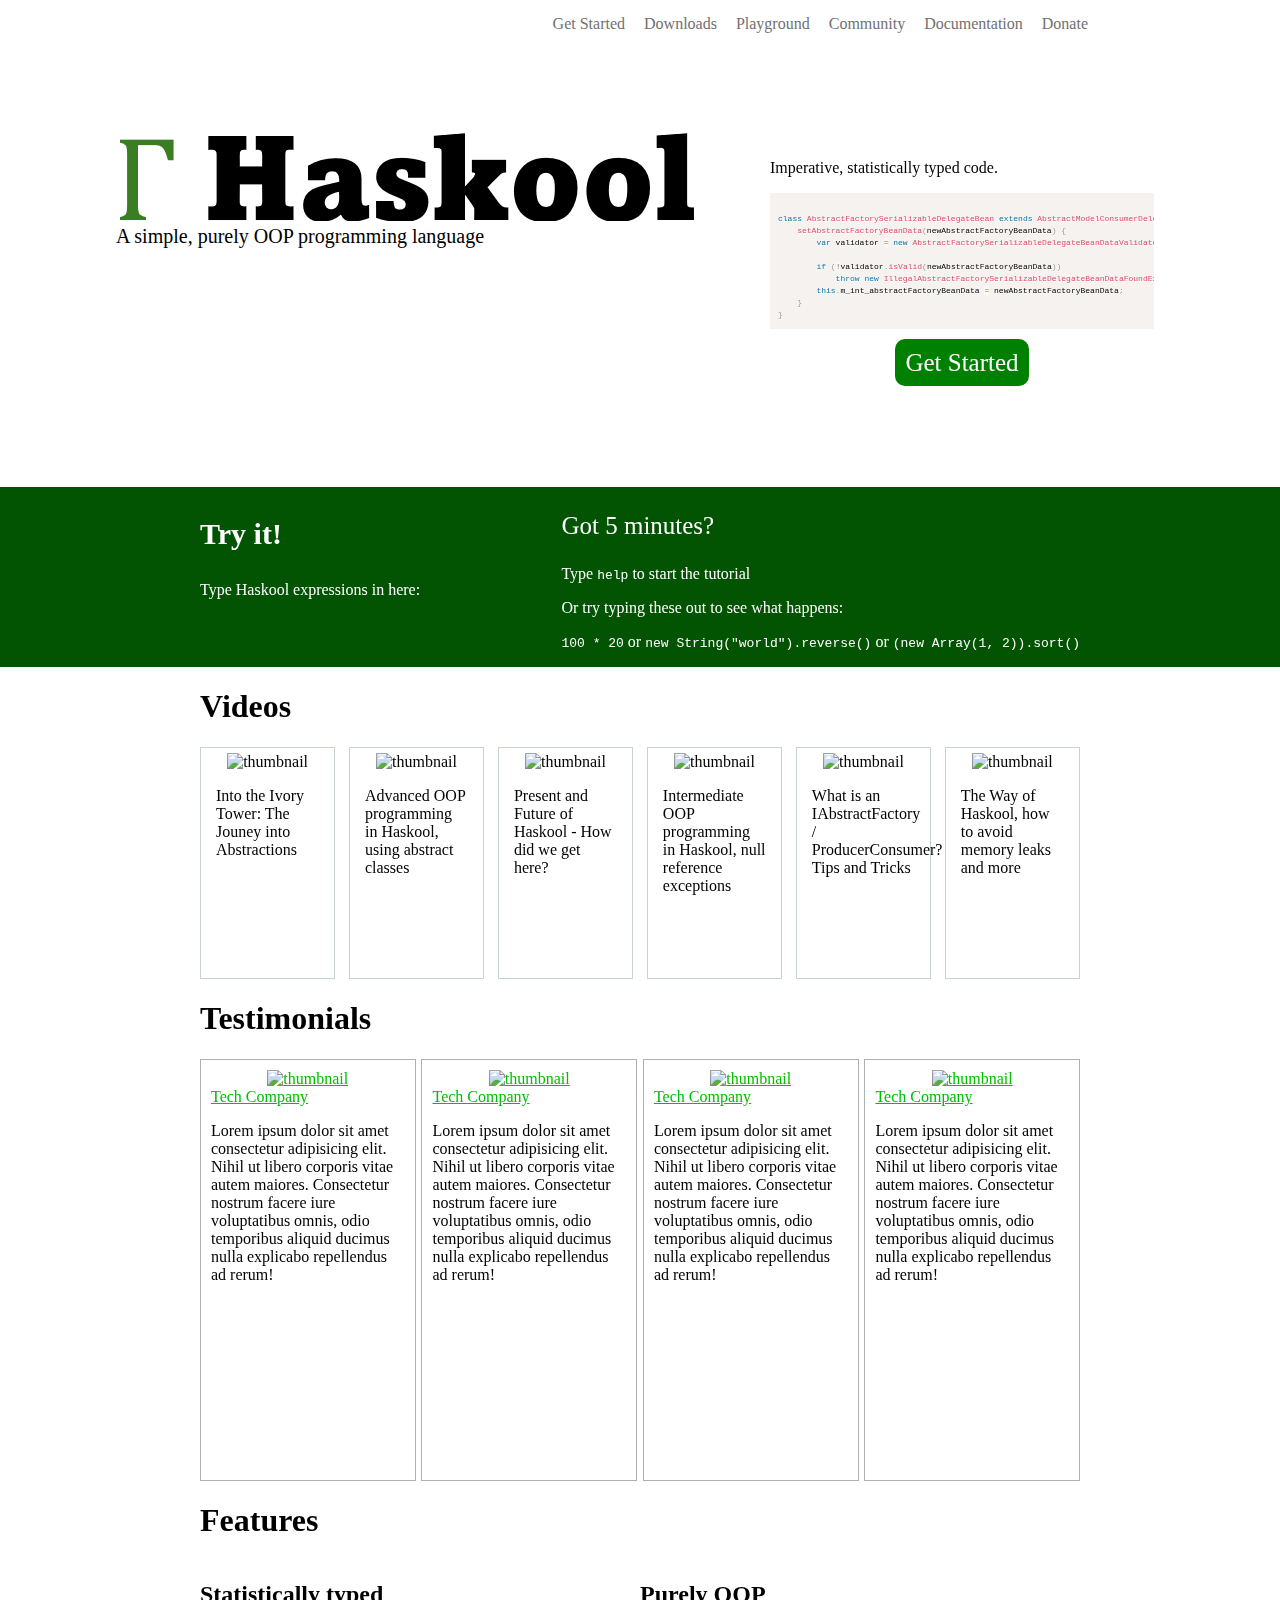
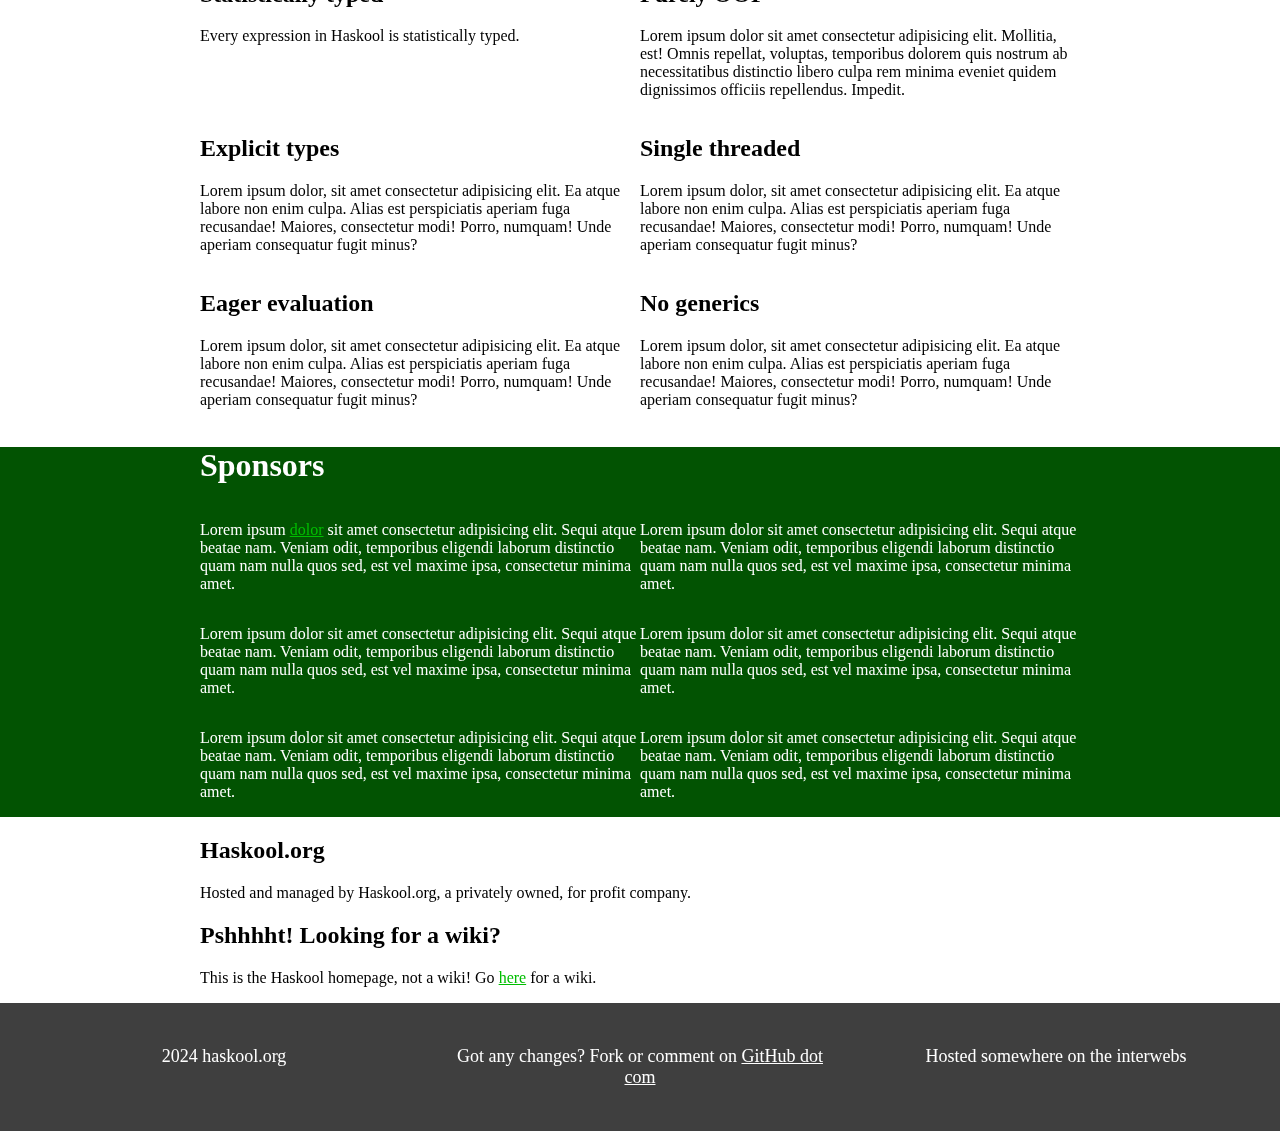
==== haskool_front_page/index.html @ c38479d8 "Added video section flavor text" ====
<!DOCTYPE html>
<html lang="en">
<head>
    <meta charset="UTF-8">
    <meta name="viewport" content="width=device-width, initial-scale=1.0">
    <link rel="stylesheet" href="style.css">
    <script src="libs/prismjs/prism.js"></script>
    <link rel="stylesheet" href="libs/prismjs/prism.css">
    <title>Haskool Language</title>
</head>
<body>
    <div class="content">
        <nav class="top-links">
            <div class="links">
                <a href=".">Get Started</a>
                <a href=".">Downloads</a>
                <a href=".">Playground</a>
                <a href=".">Community</a>
                <a href=".">Documentation</a>
                <a href=".">Donate</a>
            </div>
        </nav>
        <div class="intro">
            <div class="intro-image">
                <img src="images/haskool-logo.png" alt="haskool logo"/>
                <p>A simple, purely OOP programming language</p>
            </div>
            <div class="intro-demo">
                <p>Imperative, statistically typed code.</p>
                <pre class="demo-code">
                    <code class="language-javascript">
class AbstractFactorySerializableDelegateBean extends AbstractModelConsumerDelegate {
    setAbstractFactoryBeanData(newAbstractFactoryBeanData) {
        var validator = new AbstractFactorySerializableDelegateBeanDataValidator();
        
        if (!validator.isValid(newAbstractFactoryBeanData))
            throw new IllegalAbstractFactorySerializableDelegateBeanDataFoundException("illegal bean data");
        this.m_int_abstractFactoryBeanData = newAbstractFactoryBeanData;
    }
}</code></pre>
                <div class="get-started">
                    <a href="." class="get-started-btn">Get Started</a>
                </div>
            </div>
        </div>
        <div class="call-to-action-container">
            <div class="call-to-action">
                <div class="try-it">
                    <p class="try-it-heading">Try it!</p>
                    <p>Type Haskool expressions in here: </p>
                </div>
                <div class="tutorial">
                    <p class="got-time-heading">Got 5 minutes?</p>
                    <p>Type <code>help</code> to start the tutorial</p>
                    <p>Or try typing these out to see what happens:</p>
                    <p><code>100 * 20</code> or <code>new String("world").reverse()</code> or <code>(new Array(1, 2)).sort()</code></p>
                </div>
            </div>
        </div>
        <div class="second-section">
            <div class="videos">
                <h1>Videos</h1>
                <div class="video-row">
                    <a class="video-box" href=".">
                        <img src="/images/placeholder-image.jpg" alt="thumbnail"/>
                        <p>Into the Ivory Tower: The Jouney into Abstractions</p>
                    </a>
                    <a class="video-box" href=".">
                        <img src="/images/placeholder-image.jpg" alt="thumbnail"/>
                        <p>Advanced OOP programming in Haskool, using abstract classes</p>
                    </a>
                    <a class="video-box" href=".">
                        <img src="/images/placeholder-image.jpg" alt="thumbnail"/>
                        <p>Present and Future of Haskool - How did we get here?</p>
                    </a>
                    <a class="video-box" href=".">
                        <img src="/images/placeholder-image.jpg" alt="thumbnail"/>
                        <p>Intermediate OOP programming in Haskool, null reference exceptions</p>
                    </a>
                    <a class="video-box" href=".">
                        <img src="/images/placeholder-image.jpg" alt="thumbnail"/>
                        <p>What is an IAbstractFactory / ProducerConsumer? Tips and Tricks</p>
                    </a>
                    <a class="video-box" href=".">
                        <img src="/images/placeholder-image.jpg" alt="thumbnail"/>
                        <p>The Way of Haskool, how to avoid memory leaks and more</p>
                    </a>
                </div>
            </div>
            <div class="testimonials">
                <h1>Testimonials</h1>
                <div class="testimonials-row">
                    <div class="testimonial-box">
                        <a href="." class="img-link"><img src="/images/placeholder-image.jpg" alt="thumbnail"/></a>
                        <a href="." class="company-name-link">Tech Company</a>
                        <p>Lorem ipsum dolor sit amet consectetur adipisicing elit. Nihil ut libero corporis vitae autem maiores. Consectetur nostrum facere iure voluptatibus omnis, odio temporibus aliquid ducimus nulla explicabo repellendus ad rerum!</p>
                    </div>
                    <div class="testimonial-box">
                        <a href="." class="img-link"><img src="/images/placeholder-image.jpg" alt="thumbnail"/></a>
                        <a href="." class="company-name-link">Tech Company</a>
                        <p>Lorem ipsum dolor sit amet consectetur adipisicing elit. Nihil ut libero corporis vitae autem maiores. Consectetur nostrum facere iure voluptatibus omnis, odio temporibus aliquid ducimus nulla explicabo repellendus ad rerum!</p>
                    </div>
                    <div class="testimonial-box">
                        <a href="." class="img-link"><img src="/images/placeholder-image.jpg" alt="thumbnail"/></a>
                        <a href="." class="company-name-link">Tech Company</a>
                        <p>Lorem ipsum dolor sit amet consectetur adipisicing elit. Nihil ut libero corporis vitae autem maiores. Consectetur nostrum facere iure voluptatibus omnis, odio temporibus aliquid ducimus nulla explicabo repellendus ad rerum!</p>
                    </div>
                    <div class="testimonial-box">
                        <a href="." class="img-link"><img src="/images/placeholder-image.jpg" alt="thumbnail"/></a>
                        <a href="." class="company-name-link">Tech Company</a>
                        <p>Lorem ipsum dolor sit amet consectetur adipisicing elit. Nihil ut libero corporis vitae autem maiores. Consectetur nostrum facere iure voluptatibus omnis, odio temporibus aliquid ducimus nulla explicabo repellendus ad rerum!</p>
                    </div>
                </div>
            </div>
            <div class="features">
                <h1>Features</h1>
                <div class="features-grid">
                    <div>
                        <h2>Statistically typed</h2>
                        <p>Every expression in Haskool is statistically typed.</p>
                    </div>
                    <div>
                        <h2>Purely OOP</h2>
                        <p>Lorem ipsum dolor sit amet consectetur adipisicing elit. Mollitia, est! Omnis repellat, voluptas, temporibus dolorem quis nostrum ab necessitatibus distinctio libero culpa rem minima eveniet quidem dignissimos officiis repellendus. Impedit.</p>
                    </div>
                    <div>
                        <h2>Explicit types</h2>
                        <p>Lorem ipsum dolor, sit amet consectetur adipisicing elit. Ea atque labore non enim culpa. Alias est perspiciatis aperiam fuga recusandae! Maiores, consectetur modi! Porro, numquam! Unde aperiam consequatur fugit minus?</p>
                    </div>
                    <div>
                        <h2>Single threaded</h2>
                        <p>Lorem ipsum dolor, sit amet consectetur adipisicing elit. Ea atque labore non enim culpa. Alias est perspiciatis aperiam fuga recusandae! Maiores, consectetur modi! Porro, numquam! Unde aperiam consequatur fugit minus?</p>
                    </div>
                    <div>
                        <h2>Eager evaluation</h2>
                        <p>Lorem ipsum dolor, sit amet consectetur adipisicing elit. Ea atque labore non enim culpa. Alias est perspiciatis aperiam fuga recusandae! Maiores, consectetur modi! Porro, numquam! Unde aperiam consequatur fugit minus?</p>
                    </div>
                    <div>
                        <h2>No generics</h2>
                        <p>Lorem ipsum dolor, sit amet consectetur adipisicing elit. Ea atque labore non enim culpa. Alias est perspiciatis aperiam fuga recusandae! Maiores, consectetur modi! Porro, numquam! Unde aperiam consequatur fugit minus?</p>
                    </div>
                </div>
            </div>
            <div class="sponsors">
                <h1>Sponsors</h1>
                <div class="p-grid">
                    <p>Lorem ipsum <a href=".">dolor</a> sit amet consectetur adipisicing elit. Sequi atque beatae nam. Veniam odit, temporibus eligendi laborum distinctio quam nam nulla quos sed, est vel maxime ipsa, consectetur minima amet.</p>
                    <p>Lorem ipsum dolor sit amet consectetur adipisicing elit. Sequi atque beatae nam. Veniam odit, temporibus eligendi laborum distinctio quam nam nulla quos sed, est vel maxime ipsa, consectetur minima amet.</p>
                    <p>Lorem ipsum dolor sit amet consectetur adipisicing elit. Sequi atque beatae nam. Veniam odit, temporibus eligendi laborum distinctio quam nam nulla quos sed, est vel maxime ipsa, consectetur minima amet.</p>
                    <p>Lorem ipsum dolor sit amet consectetur adipisicing elit. Sequi atque beatae nam. Veniam odit, temporibus eligendi laborum distinctio quam nam nulla quos sed, est vel maxime ipsa, consectetur minima amet.</p>
                    <p>Lorem ipsum dolor sit amet consectetur adipisicing elit. Sequi atque beatae nam. Veniam odit, temporibus eligendi laborum distinctio quam nam nulla quos sed, est vel maxime ipsa, consectetur minima amet.</p>
                    <p>Lorem ipsum dolor sit amet consectetur adipisicing elit. Sequi atque beatae nam. Veniam odit, temporibus eligendi laborum distinctio quam nam nulla quos sed, est vel maxime ipsa, consectetur minima amet.</p>
                </div>
            </div>
            <div class="extra-info">
                <h2>Haskool.org</h2>
                <p>Hosted and managed by Haskool.org, a privately owned, for profit company.</p>
                <h2>Pshhhht! Looking for a wiki?</h2>
                <p>This is the Haskool homepage, not a wiki! Go <a href="https://www.wikipedia.org/" target="_blank">here</a> for a wiki.</p>
            </div>
        </div>
    </div>
    <div class="footer">
        <p>2024 haskool.org</p>
        <p>Got any changes? Fork or comment on <a href="https://github.com/">GitHub dot com</a></p>
        <p>Hosted somewhere on the interwebs</p>
    </div>
</body>
</html>
---- haskool_front_page/style.css ----
:root {
    --link-color: rgb(0, 190, 0);
    --link-hover-color: rgb(0, 122, 0);
    --secondary-bg-color: rgb(2, 83, 2);
    --side-spacing: 200px;
    --negative-side-spacing: calc(-1 * var(--side-spacing));
}

body {
    margin: 0;
}

a {
    color: var(--link-color);
}

a:hover {
    color: var(--link-hover-color);
}

.top-links {
    display: flex;
    flex-direction: row-reverse;
}

.top-links .links {
    width: fit-content;
    padding-right: 15%;
    padding-top: 15px;
}

.links a {
    color: rgb(113, 113, 113);
    text-decoration: none;
    font-size: 16px;
    margin-left: 15px;
}

.links a:hover {
    color: black;
}

.intro {
    margin-top: 100px;
    display: flex;
    flex-direction: row;
    justify-content: center;
    gap: 5%;
    /* background-color: aquamarine; */
}

.intro-image p {
    font-size: 20px;
    margin: 0;
}

.intro-demo {
    /* background-color: bisque; */
    width: 30%;
    padding: 10px;
}

.intro-demo .demo-code {
    font-size: 8px;
}

.intro-demo .get-started {
    text-align: center;
    margin-top: 20px;
    /* overflow: hidden; */
}

.intro-demo .get-started-btn {
    text-decoration: none;
    background-color: green;
    color: white;
    padding: 10px;
    font-size: 25px;
    border-radius: 10px;
}

.intro-demo .get-started-btn:hover {
    background-color: rgb(0, 83, 0);
}

.call-to-action-container {
    background-color: var(--secondary-bg-color);
}

.call-to-action {
    display: flex;
    flex-direction: row;
    justify-content: space-between;
    background-color: var(--secondary-bg-color);
    color: white;
    margin-top: 100px;
    margin-left: var(--side-spacing);
    margin-right: var(--side-spacing);
}

.call-to-action .try-it-heading {
    font-size: 30px;
    font-weight: bold;
}

.call-to-action .got-time-heading {
    font-size: 25px;
}

.second-section {
    margin-left: var(--side-spacing);
    margin-right: var(--side-spacing);
}

.video-row {
    display: flex;
    flex-direction: row;
    justify-content: space-between;
}

.video-box {
    width: 14%;
    height: 220px;
    color: black;
    text-decoration: none;
    text-align: center;
    border-style: solid;
    border-color: rgb(202, 211, 202);
    border-width: 1px;
    padding: 5px;
}

.video-box:hover {
    border-color: rgb(146, 163, 146);
}

.video-box img {
    width: 90%;
}

.video-box p {
    text-align: left;
    padding-left: 10px;
    padding-right: 10px;
}

.testimonials-row {
    display: flex;
    flex-direction: row;
    justify-content: space-between;
}

.testimonial-box {
    width: 22%;
    height: 400px;
    border-style: solid;
    border-color: rgb(176, 176, 176);
    border-width: 1px;
    padding: 10px;
}

.testimonial-box img {
    width: 90%;
}

.testimonial-box .img-link {
    text-align: center;
    display: block;
}

.features-grid {
    display: grid;
    grid-template-columns: 50% 50%;
}

.sponsors {
    margin-left: var(--negative-side-spacing);
    margin-right: var(--negative-side-spacing);
    padding-left: var(--side-spacing);
    padding-right: var(--side-spacing);
    background-color: var(--secondary-bg-color);
    color: white;
}

.sponsors .p-grid {
    display: grid;
    grid-template-columns: 50% 50%;
}

.footer {
    display: flex;
    flex-direction: row;
    justify-content: space-evenly;
    background-color: rgb(63, 63, 63);
    color: white;
    padding-top: 25px;
    padding-bottom: 25px;
}

.footer p {
    text-align: center;
    width: 30%;
    font-size: 18px;
}

.footer a {
    color: white;
}
---- haskool_front_page/libs/prismjs/prism.css ----
/* PrismJS 1.29.0
https://prismjs.com/download.html#themes=prism&languages=markup+css+clike+javascript */
code[class*=language-],pre[class*=language-]{color:#000;background:0 0;text-shadow:0 1px #fff;font-family:Consolas,Monaco,'Andale Mono','Ubuntu Mono',monospace;font-size:1em;text-align:left;white-space:pre;word-spacing:normal;word-break:normal;word-wrap:normal;line-height:1.5;-moz-tab-size:4;-o-tab-size:4;tab-size:4;-webkit-hyphens:none;-moz-hyphens:none;-ms-hyphens:none;hyphens:none}code[class*=language-] ::-moz-selection,code[class*=language-]::-moz-selection,pre[class*=language-] ::-moz-selection,pre[class*=language-]::-moz-selection{text-shadow:none;background:#b3d4fc}code[class*=language-] ::selection,code[class*=language-]::selection,pre[class*=language-] ::selection,pre[class*=language-]::selection{text-shadow:none;background:#b3d4fc}@media print{code[class*=language-],pre[class*=language-]{text-shadow:none}}pre[class*=language-]{padding:1em;margin:.5em 0;overflow:auto}:not(pre)>code[class*=language-],pre[class*=language-]{background:#f5f2f0}:not(pre)>code[class*=language-]{padding:.1em;border-radius:.3em;white-space:normal}.token.cdata,.token.comment,.token.doctype,.token.prolog{color:#708090}.token.punctuation{color:#999}.token.namespace{opacity:.7}.token.boolean,.token.constant,.token.deleted,.token.number,.token.property,.token.symbol,.token.tag{color:#905}.token.attr-name,.token.builtin,.token.char,.token.inserted,.token.selector,.token.string{color:#690}.language-css .token.string,.style .token.string,.token.entity,.token.operator,.token.url{color:#9a6e3a;background:hsla(0,0%,100%,.5)}.token.atrule,.token.attr-value,.token.keyword{color:#07a}.token.class-name,.token.function{color:#dd4a68}.token.important,.token.regex,.token.variable{color:#e90}.token.bold,.token.important{font-weight:700}.token.italic{font-style:italic}.token.entity{cursor:help}
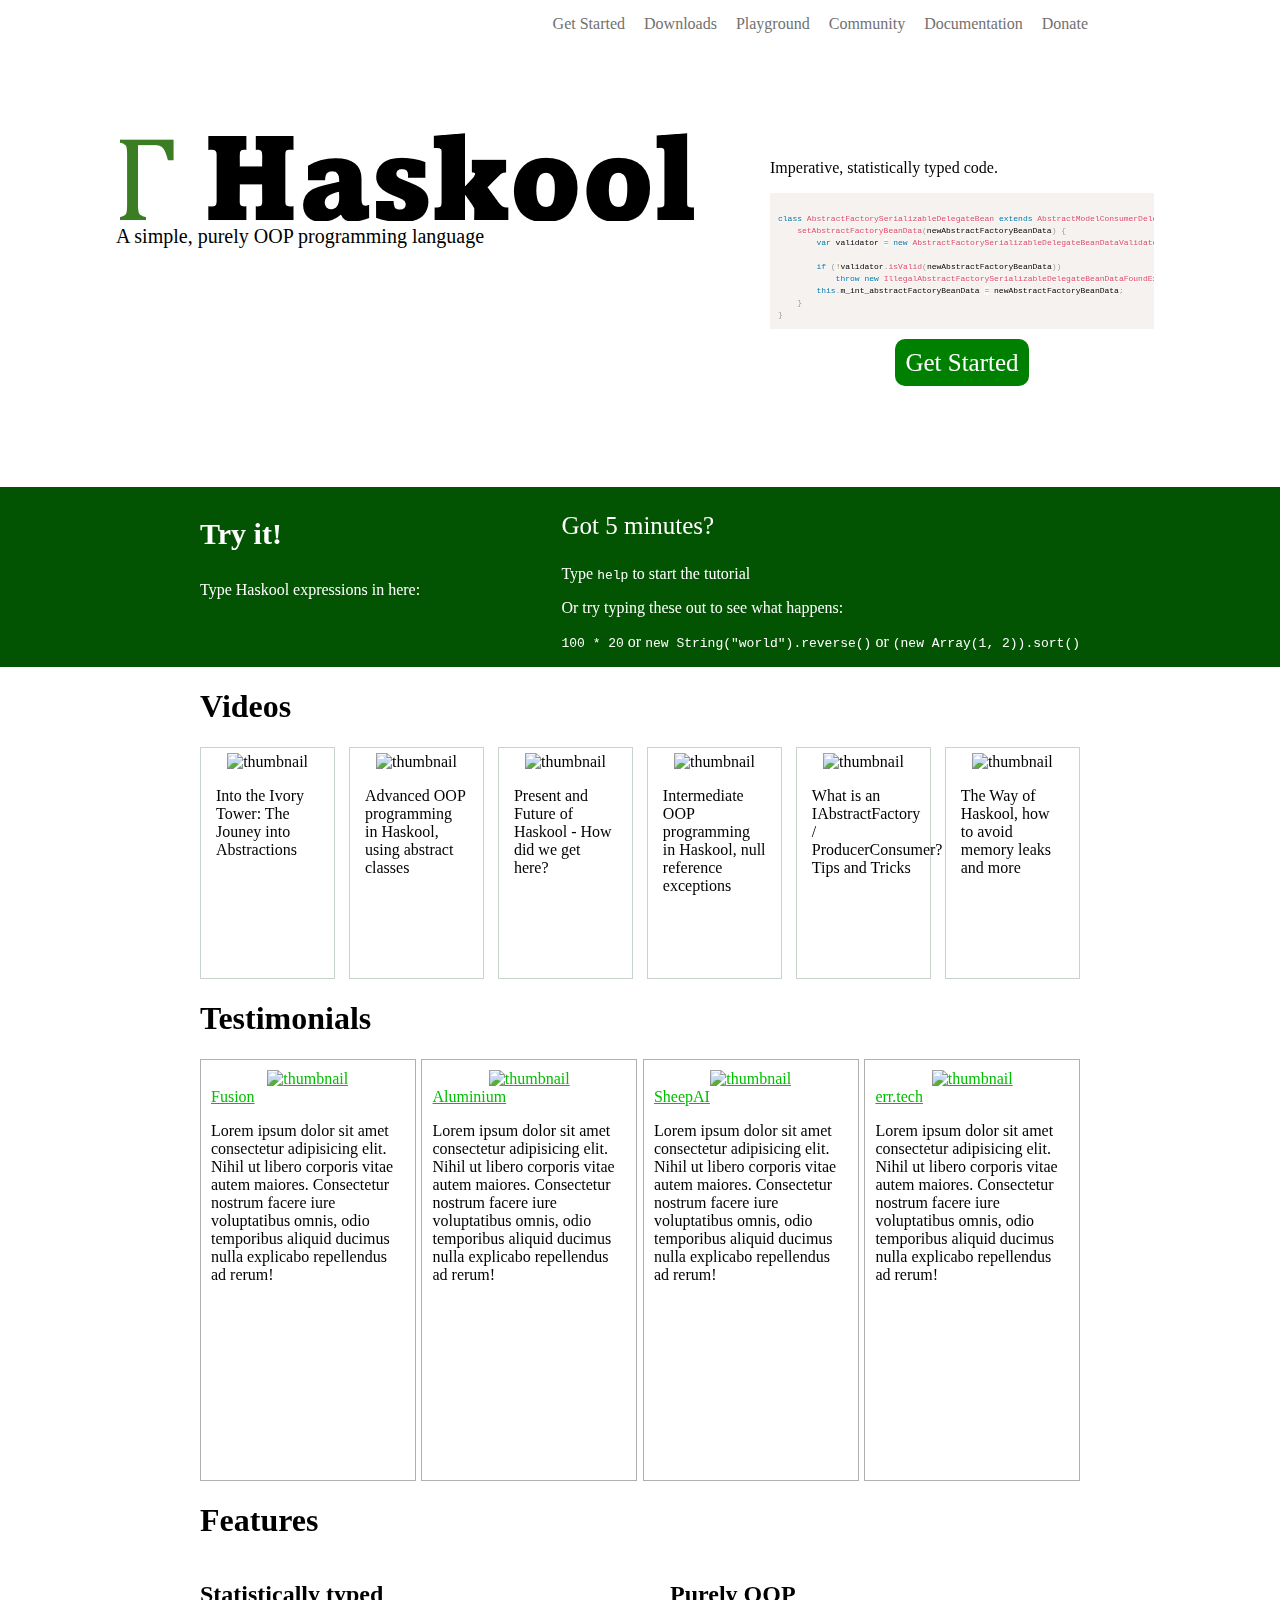
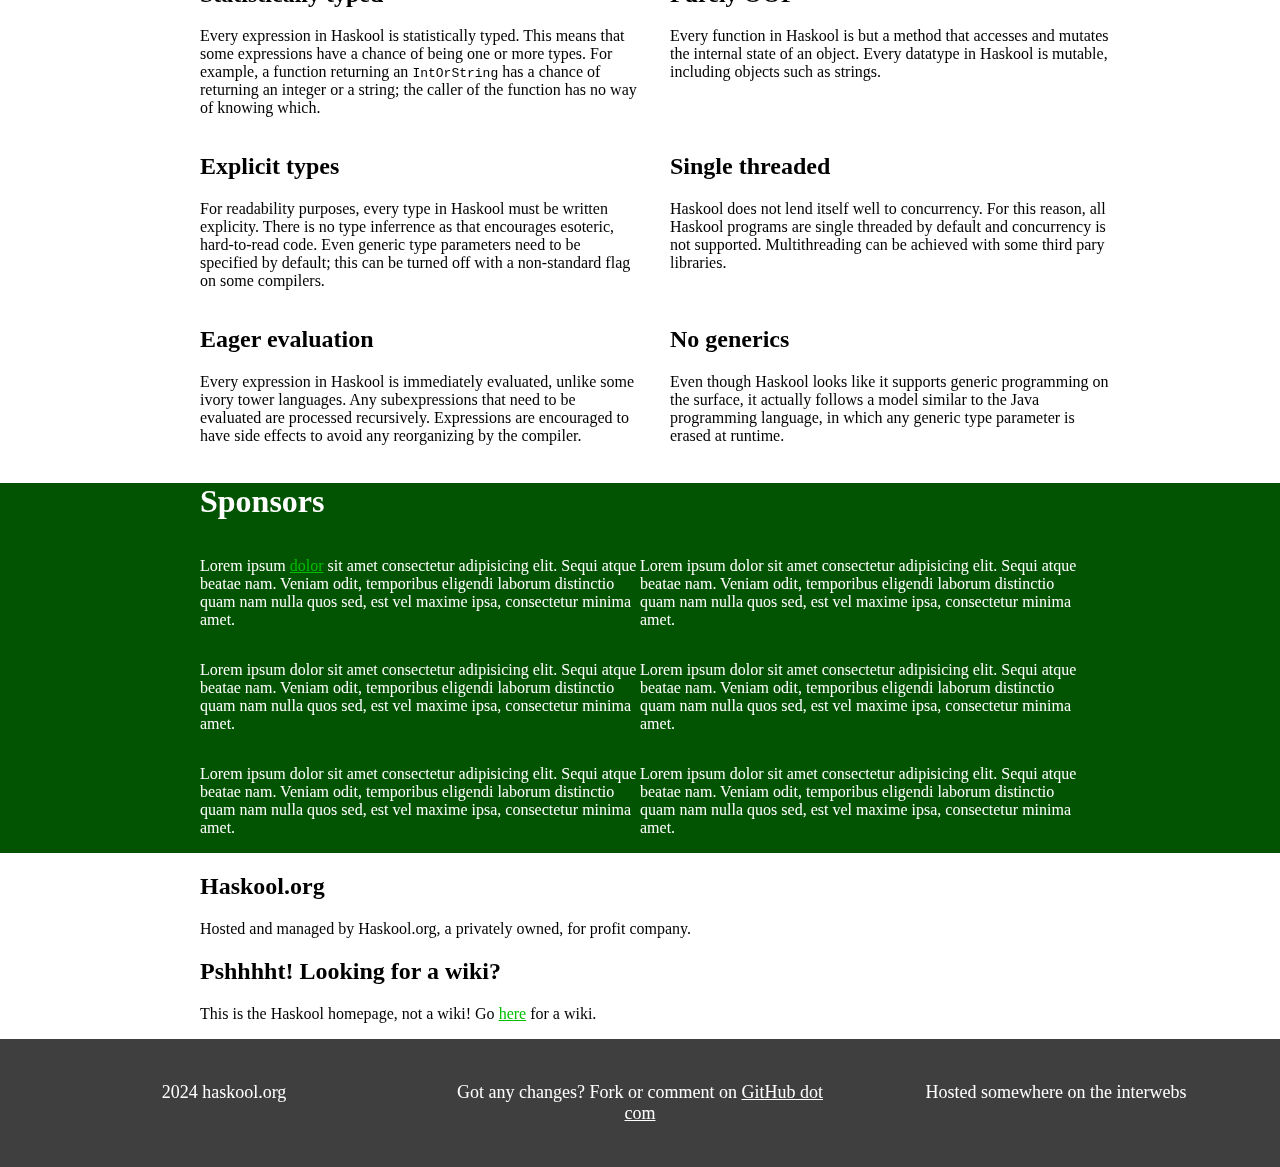
==== commit f63276c7: "Added more flavor text" ====
--- a/haskool_front_page/index.html
+++ b/haskool_front_page/index.html
@@ -92,22 +92,22 @@
                 <div class="testimonials-row">
                     <div class="testimonial-box">
                         <a href="." class="img-link"><img src="/images/placeholder-image.jpg" alt="thumbnail"/></a>
-                        <a href="." class="company-name-link">Tech Company</a>
+                        <a href="." class="company-name-link">Fusion</a>
                         <p>Lorem ipsum dolor sit amet consectetur adipisicing elit. Nihil ut libero corporis vitae autem maiores. Consectetur nostrum facere iure voluptatibus omnis, odio temporibus aliquid ducimus nulla explicabo repellendus ad rerum!</p>
                     </div>
                     <div class="testimonial-box">
                         <a href="." class="img-link"><img src="/images/placeholder-image.jpg" alt="thumbnail"/></a>
-                        <a href="." class="company-name-link">Tech Company</a>
+                        <a href="." class="company-name-link">Aluminium</a>
                         <p>Lorem ipsum dolor sit amet consectetur adipisicing elit. Nihil ut libero corporis vitae autem maiores. Consectetur nostrum facere iure voluptatibus omnis, odio temporibus aliquid ducimus nulla explicabo repellendus ad rerum!</p>
                     </div>
                     <div class="testimonial-box">
                         <a href="." class="img-link"><img src="/images/placeholder-image.jpg" alt="thumbnail"/></a>
-                        <a href="." class="company-name-link">Tech Company</a>
+                        <a href="." class="company-name-link">SheepAI</a>
                         <p>Lorem ipsum dolor sit amet consectetur adipisicing elit. Nihil ut libero corporis vitae autem maiores. Consectetur nostrum facere iure voluptatibus omnis, odio temporibus aliquid ducimus nulla explicabo repellendus ad rerum!</p>
                     </div>
                     <div class="testimonial-box">
                         <a href="." class="img-link"><img src="/images/placeholder-image.jpg" alt="thumbnail"/></a>
-                        <a href="." class="company-name-link">Tech Company</a>
+                        <a href="." class="company-name-link">err.tech</a>
                         <p>Lorem ipsum dolor sit amet consectetur adipisicing elit. Nihil ut libero corporis vitae autem maiores. Consectetur nostrum facere iure voluptatibus omnis, odio temporibus aliquid ducimus nulla explicabo repellendus ad rerum!</p>
                     </div>
                 </div>
@@ -117,27 +117,54 @@
                 <div class="features-grid">
                     <div>
                         <h2>Statistically typed</h2>
-                        <p>Every expression in Haskool is statistically typed.</p>
+                        <p>
+                            Every expression in Haskool is statistically typed. This means that some expressions 
+                            have a chance of being one or more types. For example, a function returning an 
+                            <code>IntOrString</code> has a chance of returning an integer or a string; the caller 
+                            of the function has no way of knowing which.
+                        </p>
                     </div>
                     <div>
                         <h2>Purely OOP</h2>
-                        <p>Lorem ipsum dolor sit amet consectetur adipisicing elit. Mollitia, est! Omnis repellat, voluptas, temporibus dolorem quis nostrum ab necessitatibus distinctio libero culpa rem minima eveniet quidem dignissimos officiis repellendus. Impedit.</p>
+                        <p>
+                            Every function in Haskool is but a method that accesses and mutates the 
+                            internal state of an object. Every datatype in Haskool is mutable, including 
+                            objects such as strings.
+                        </p>
                     </div>
                     <div>
                         <h2>Explicit types</h2>
-                        <p>Lorem ipsum dolor, sit amet consectetur adipisicing elit. Ea atque labore non enim culpa. Alias est perspiciatis aperiam fuga recusandae! Maiores, consectetur modi! Porro, numquam! Unde aperiam consequatur fugit minus?</p>
+                        <p>
+                            For readability purposes, every type in Haskool must be written explicity. 
+                            There is no type inferrence as that encourages esoteric, hard-to-read code.
+                            Even generic type parameters need to be specified by default; this can be 
+                            turned off with a non-standard flag on some compilers.
+                        </p>
                     </div>
                     <div>
                         <h2>Single threaded</h2>
-                        <p>Lorem ipsum dolor, sit amet consectetur adipisicing elit. Ea atque labore non enim culpa. Alias est perspiciatis aperiam fuga recusandae! Maiores, consectetur modi! Porro, numquam! Unde aperiam consequatur fugit minus?</p>
+                        <p>
+                            Haskool does not lend itself well to concurrency. For this reason, all 
+                            Haskool programs are single threaded by default and concurrency is not 
+                            supported. Multithreading can be achieved with some third pary libraries.
+                        </p>
                     </div>
                     <div>
                         <h2>Eager evaluation</h2>
-                        <p>Lorem ipsum dolor, sit amet consectetur adipisicing elit. Ea atque labore non enim culpa. Alias est perspiciatis aperiam fuga recusandae! Maiores, consectetur modi! Porro, numquam! Unde aperiam consequatur fugit minus?</p>
+                        <p>
+                            Every expression in Haskool is immediately evaluated, unlike some ivory tower 
+                            languages. Any subexpressions that need to be evaluated are processed recursively. 
+                            Expressions are encouraged to have side effects to avoid any reorganizing by 
+                            the compiler.
+                        </p>
                     </div>
                     <div>
                         <h2>No generics</h2>
-                        <p>Lorem ipsum dolor, sit amet consectetur adipisicing elit. Ea atque labore non enim culpa. Alias est perspiciatis aperiam fuga recusandae! Maiores, consectetur modi! Porro, numquam! Unde aperiam consequatur fugit minus?</p>
+                        <p>
+                            Even though Haskool looks like it supports generic programming on the surface, 
+                            it actually follows a model similar to the Java programming language, in which
+                            any generic type parameter is erased at runtime.
+                        </p>
                     </div>
                 </div>
             </div>
--- a/haskool_front_page/style.css
+++ b/haskool_front_page/style.css
@@ -172,6 +172,7 @@
 .features-grid {
     display: grid;
     grid-template-columns: 50% 50%;
+    column-gap: 30px;
 }
 
 .sponsors {
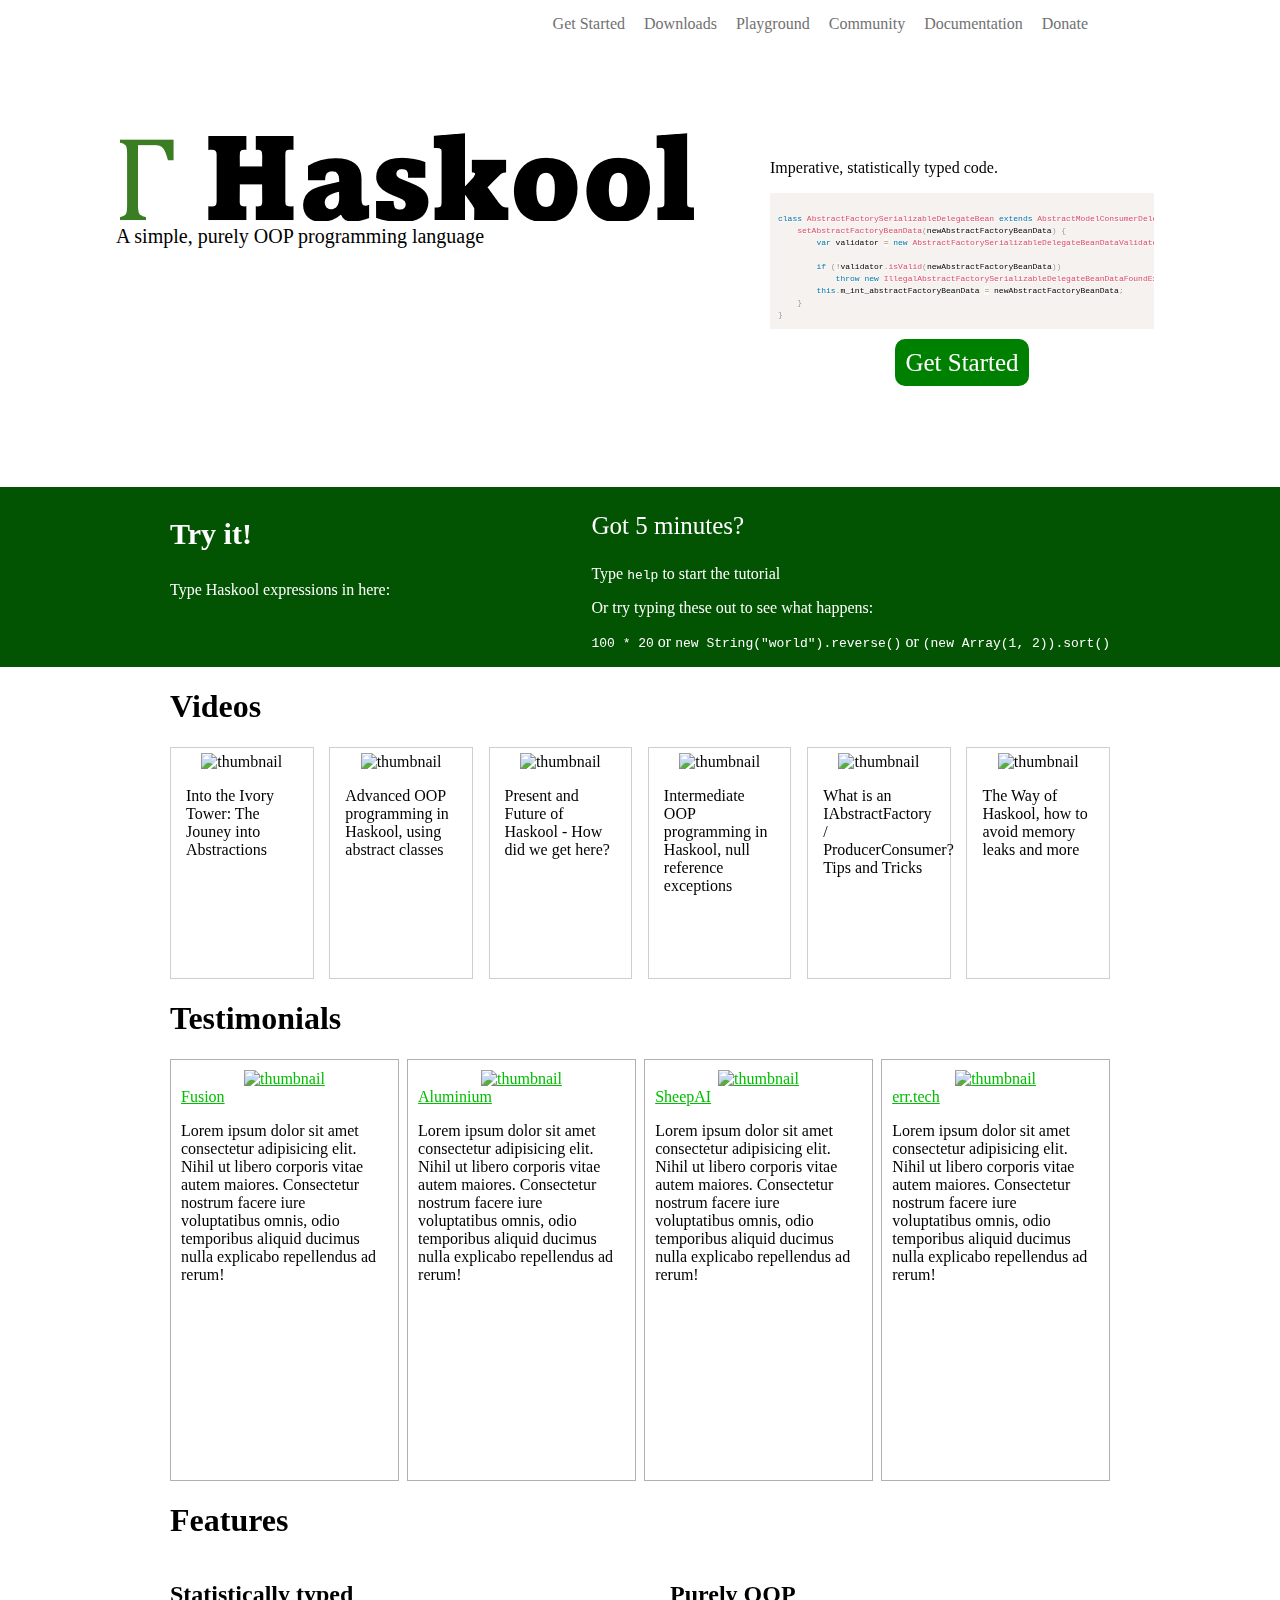
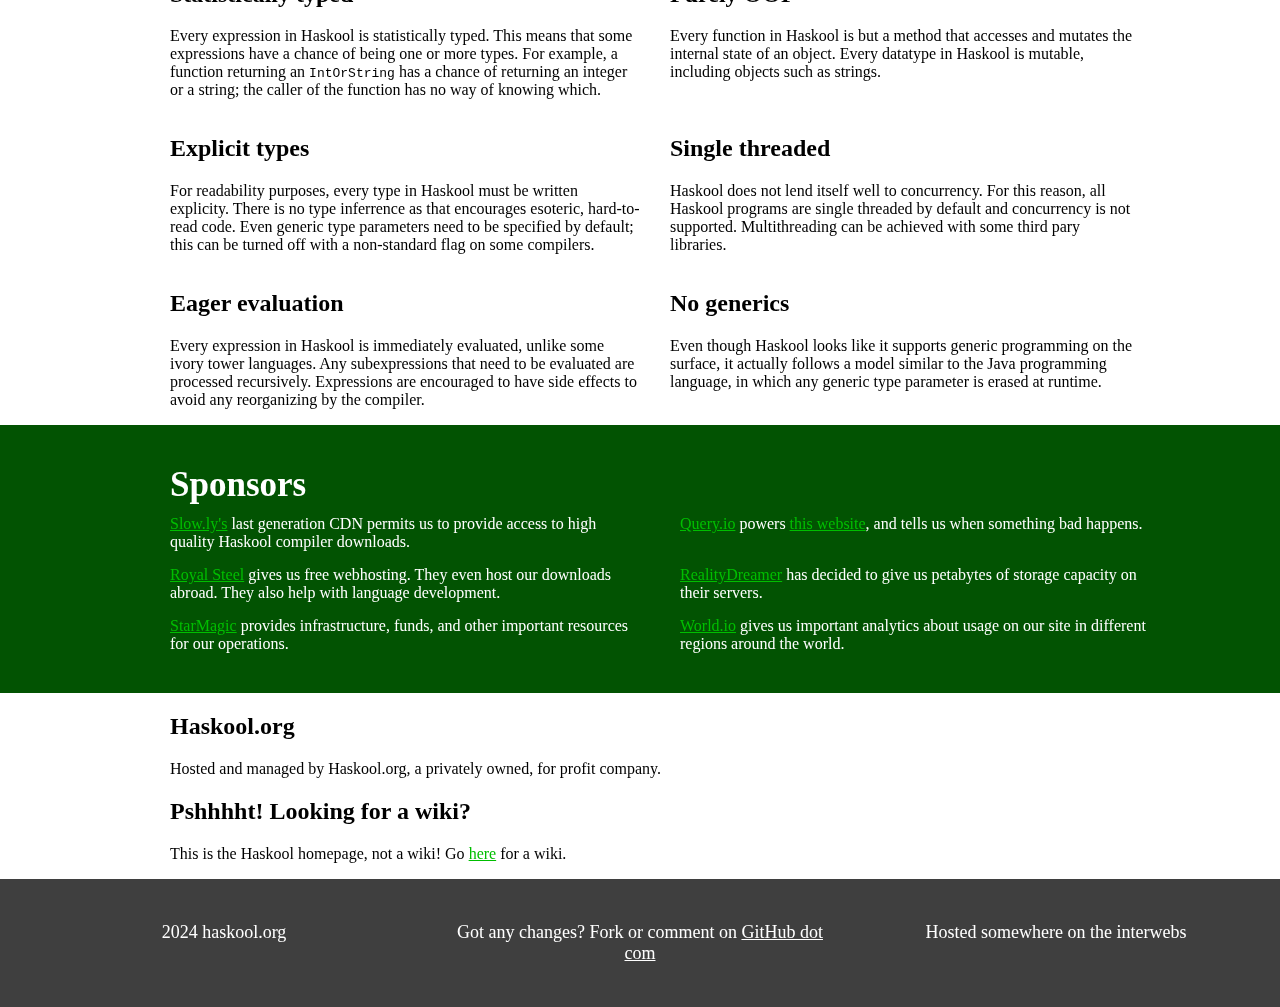
==== commit 4f28f921: "Added flavor text for 'sponsors' section" ====
--- a/haskool_front_page/index.html
+++ b/haskool_front_page/index.html
@@ -171,12 +171,24 @@
             <div class="sponsors">
                 <h1>Sponsors</h1>
                 <div class="p-grid">
-                    <p>Lorem ipsum <a href=".">dolor</a> sit amet consectetur adipisicing elit. Sequi atque beatae nam. Veniam odit, temporibus eligendi laborum distinctio quam nam nulla quos sed, est vel maxime ipsa, consectetur minima amet.</p>
-                    <p>Lorem ipsum dolor sit amet consectetur adipisicing elit. Sequi atque beatae nam. Veniam odit, temporibus eligendi laborum distinctio quam nam nulla quos sed, est vel maxime ipsa, consectetur minima amet.</p>
-                    <p>Lorem ipsum dolor sit amet consectetur adipisicing elit. Sequi atque beatae nam. Veniam odit, temporibus eligendi laborum distinctio quam nam nulla quos sed, est vel maxime ipsa, consectetur minima amet.</p>
-                    <p>Lorem ipsum dolor sit amet consectetur adipisicing elit. Sequi atque beatae nam. Veniam odit, temporibus eligendi laborum distinctio quam nam nulla quos sed, est vel maxime ipsa, consectetur minima amet.</p>
-                    <p>Lorem ipsum dolor sit amet consectetur adipisicing elit. Sequi atque beatae nam. Veniam odit, temporibus eligendi laborum distinctio quam nam nulla quos sed, est vel maxime ipsa, consectetur minima amet.</p>
-                    <p>Lorem ipsum dolor sit amet consectetur adipisicing elit. Sequi atque beatae nam. Veniam odit, temporibus eligendi laborum distinctio quam nam nulla quos sed, est vel maxime ipsa, consectetur minima amet.</p>
+                    <p>
+                        <a href=".">Slow.ly's</a> last generation CDN permits us to provide access to high quality Haskool compiler downloads.
+                    </p>
+                    <p>
+                        <a href=".">Query.io</a> powers <a href=".">this website</a>, and tells us when something bad happens.
+                    </p>
+                    <p>
+                        <a href=".">Royal Steel</a> gives us free webhosting. They even host our downloads abroad. They also help with language development.
+                    </p>
+                    <p>
+                        <a href=".">RealityDreamer</a> has decided to give us petabytes of storage capacity on their servers.
+                    </p>
+                    <p>
+                        <a href=".">StarMagic</a> provides infrastructure, funds, and other important resources for our operations.
+                    </p>
+                    <p>
+                        <a href=".">World.io</a> gives us important analytics about usage on our site in different regions around the world.
+                    </p>
                 </div>
             </div>
             <div class="extra-info">
--- a/haskool_front_page/style.css
+++ b/haskool_front_page/style.css
@@ -3,7 +3,7 @@
     --link-color: rgb(0, 190, 0);
     --link-hover-color: rgb(0, 122, 0);
     --secondary-bg-color: rgb(2, 83, 2);
-    --side-spacing: 200px;
+    --side-spacing: 170px;
     --negative-side-spacing: calc(-1 * var(--side-spacing));
 }
 
@@ -182,11 +182,25 @@
     padding-right: var(--side-spacing);
     background-color: var(--secondary-bg-color);
     color: white;
+    padding-top: 40px;
+    padding-bottom: 40px;
 }
 
 .sponsors .p-grid {
     display: grid;
     grid-template-columns: 50% 50%;
+    column-gap: 40px;
+    row-gap: 15px;
+}
+
+.sponsors h1 {
+    margin: 0;
+    margin-bottom: 10px;
+    font-size: 35px;
+}
+
+.sponsors p {
+    margin: 0;
 }
 
 .footer {
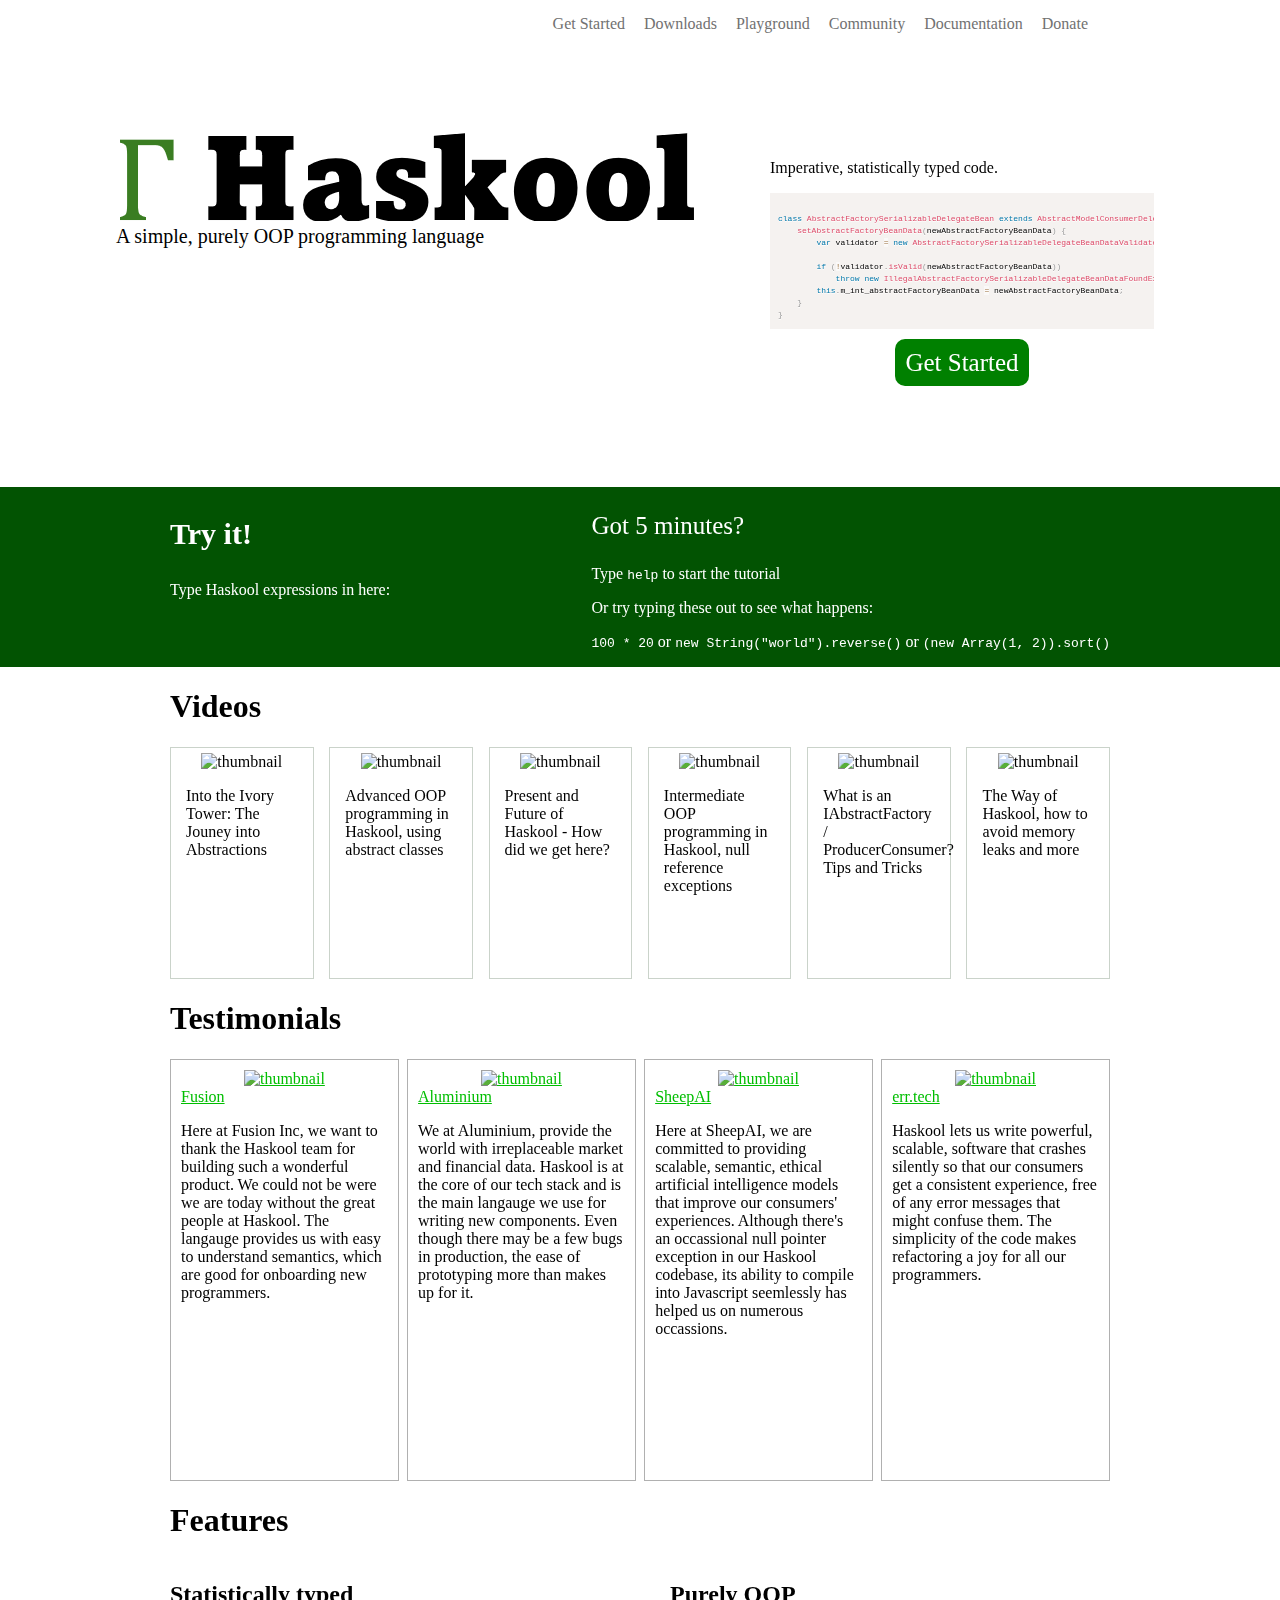
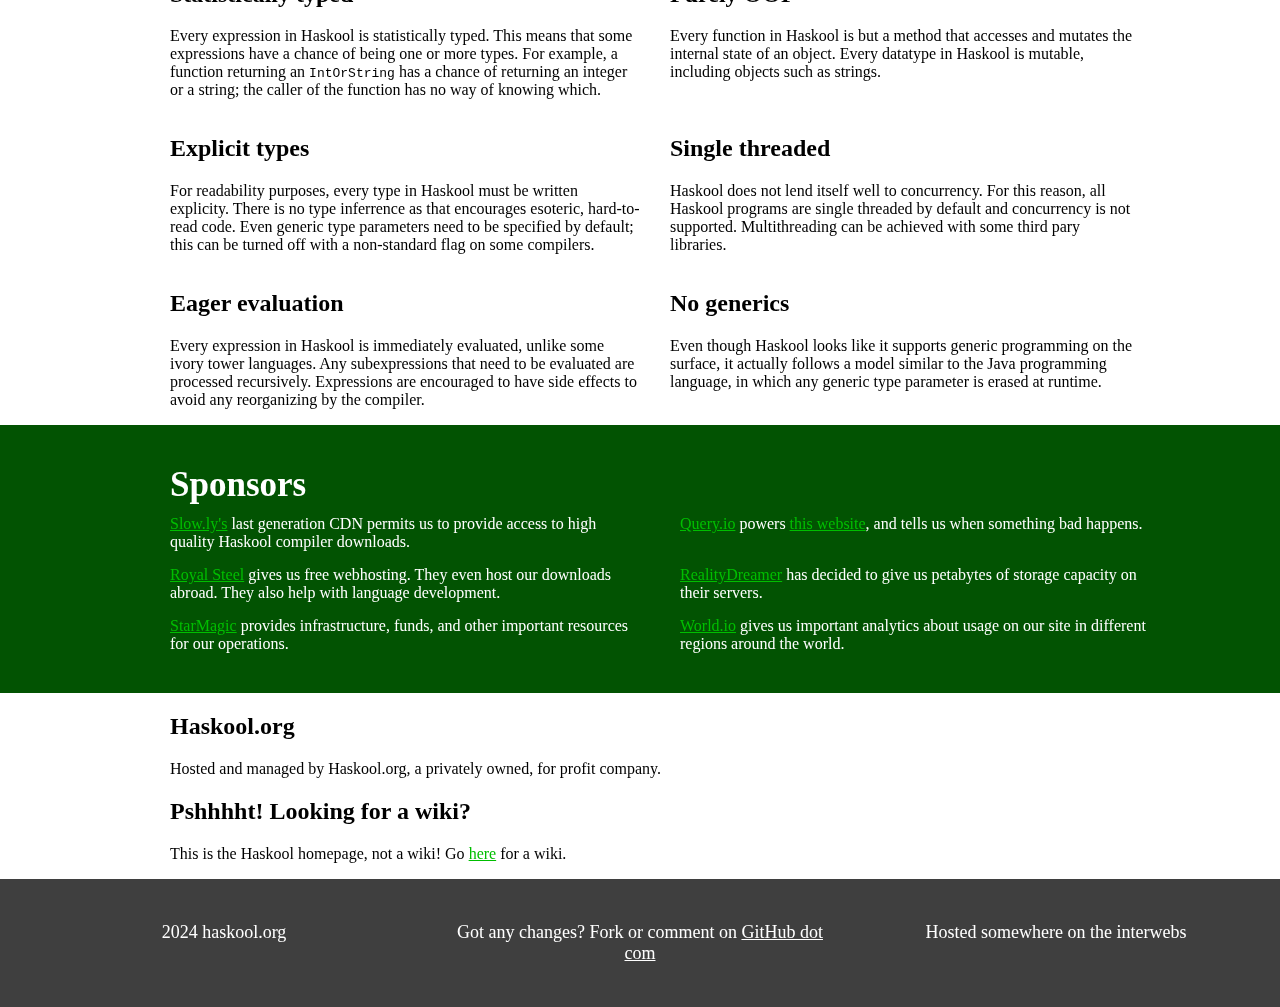
==== commit 4056b520: "Finished adding flavor text" ====
--- a/haskool_front_page/index.html
+++ b/haskool_front_page/index.html
@@ -93,22 +93,39 @@
                     <div class="testimonial-box">
                         <a href="." class="img-link"><img src="/images/placeholder-image.jpg" alt="thumbnail"/></a>
                         <a href="." class="company-name-link">Fusion</a>
-                        <p>Lorem ipsum dolor sit amet consectetur adipisicing elit. Nihil ut libero corporis vitae autem maiores. Consectetur nostrum facere iure voluptatibus omnis, odio temporibus aliquid ducimus nulla explicabo repellendus ad rerum!</p>
+                        <p>
+                           Here at Fusion Inc, we want to thank the Haskool team for building such a wonderful product.
+                           We could not be were we are today without the great people at Haskool. The langauge provides us 
+                           with easy to understand semantics, which are good for onboarding new programmers. 
+                        </p>
                     </div>
                     <div class="testimonial-box">
                         <a href="." class="img-link"><img src="/images/placeholder-image.jpg" alt="thumbnail"/></a>
                         <a href="." class="company-name-link">Aluminium</a>
-                        <p>Lorem ipsum dolor sit amet consectetur adipisicing elit. Nihil ut libero corporis vitae autem maiores. Consectetur nostrum facere iure voluptatibus omnis, odio temporibus aliquid ducimus nulla explicabo repellendus ad rerum!</p>
+                        <p>
+                            We at Aluminium, provide the world with irreplaceable market and financial data. Haskool is at 
+                            the core of our tech stack and is the main langauge we use for writing new components. Even though 
+                            there may be a few bugs in production, the ease of prototyping more than makes up for it.
+                        </p>
                     </div>
                     <div class="testimonial-box">
                         <a href="." class="img-link"><img src="/images/placeholder-image.jpg" alt="thumbnail"/></a>
                         <a href="." class="company-name-link">SheepAI</a>
-                        <p>Lorem ipsum dolor sit amet consectetur adipisicing elit. Nihil ut libero corporis vitae autem maiores. Consectetur nostrum facere iure voluptatibus omnis, odio temporibus aliquid ducimus nulla explicabo repellendus ad rerum!</p>
+                        <p>
+                            Here at SheepAI, we are committed to providing scalable, semantic, ethical artificial intelligence 
+                            models that improve our consumers' experiences. Although there's an occassional null pointer 
+                            exception in our Haskool codebase, its ability to compile into Javascript seemlessly has helped us 
+                            on numerous occassions.
+                        </p>
                     </div>
                     <div class="testimonial-box">
                         <a href="." class="img-link"><img src="/images/placeholder-image.jpg" alt="thumbnail"/></a>
                         <a href="." class="company-name-link">err.tech</a>
-                        <p>Lorem ipsum dolor sit amet consectetur adipisicing elit. Nihil ut libero corporis vitae autem maiores. Consectetur nostrum facere iure voluptatibus omnis, odio temporibus aliquid ducimus nulla explicabo repellendus ad rerum!</p>
+                        <p>
+                            Haskool lets us write powerful, scalable, software that crashes silently so that our consumers 
+                            get a consistent experience, free of any error messages that might confuse them. The simplicity 
+                            of the code makes refactoring a joy for all our programmers.
+                        </p>
                     </div>
                 </div>
             </div>
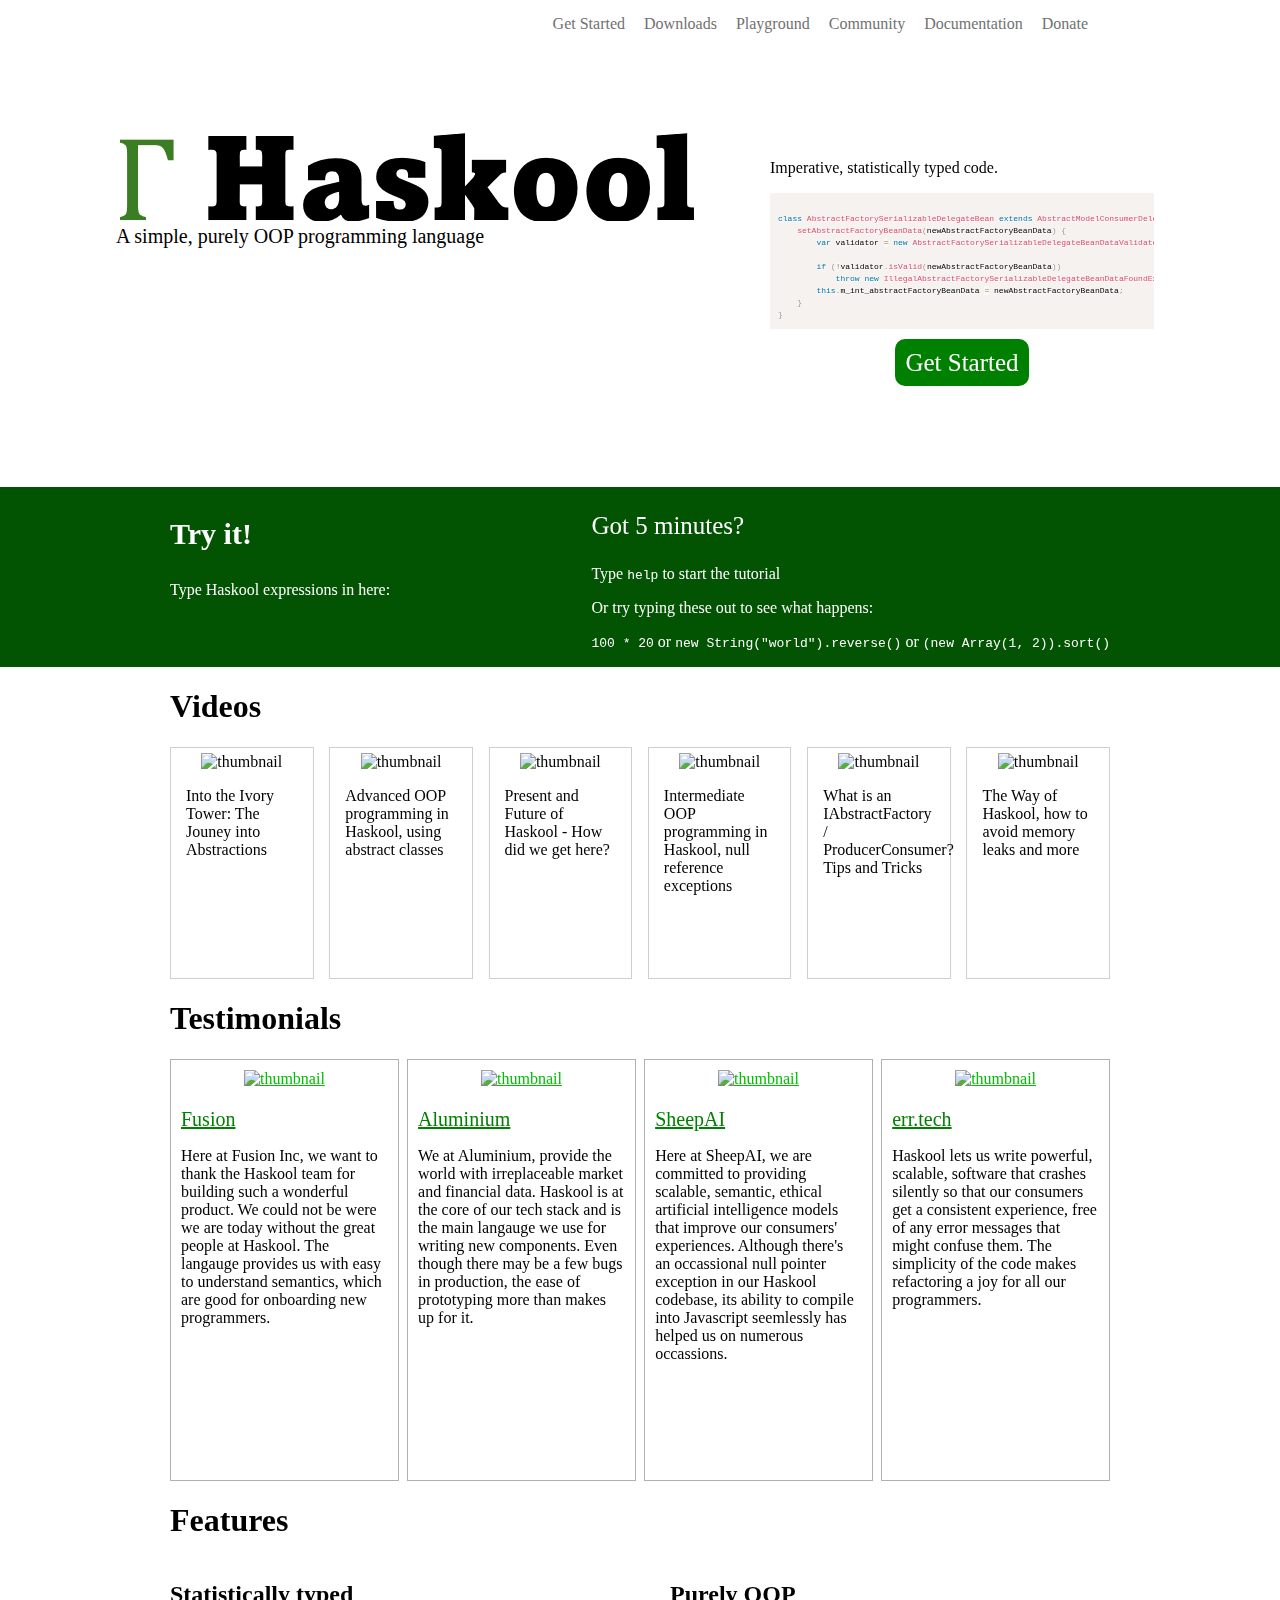
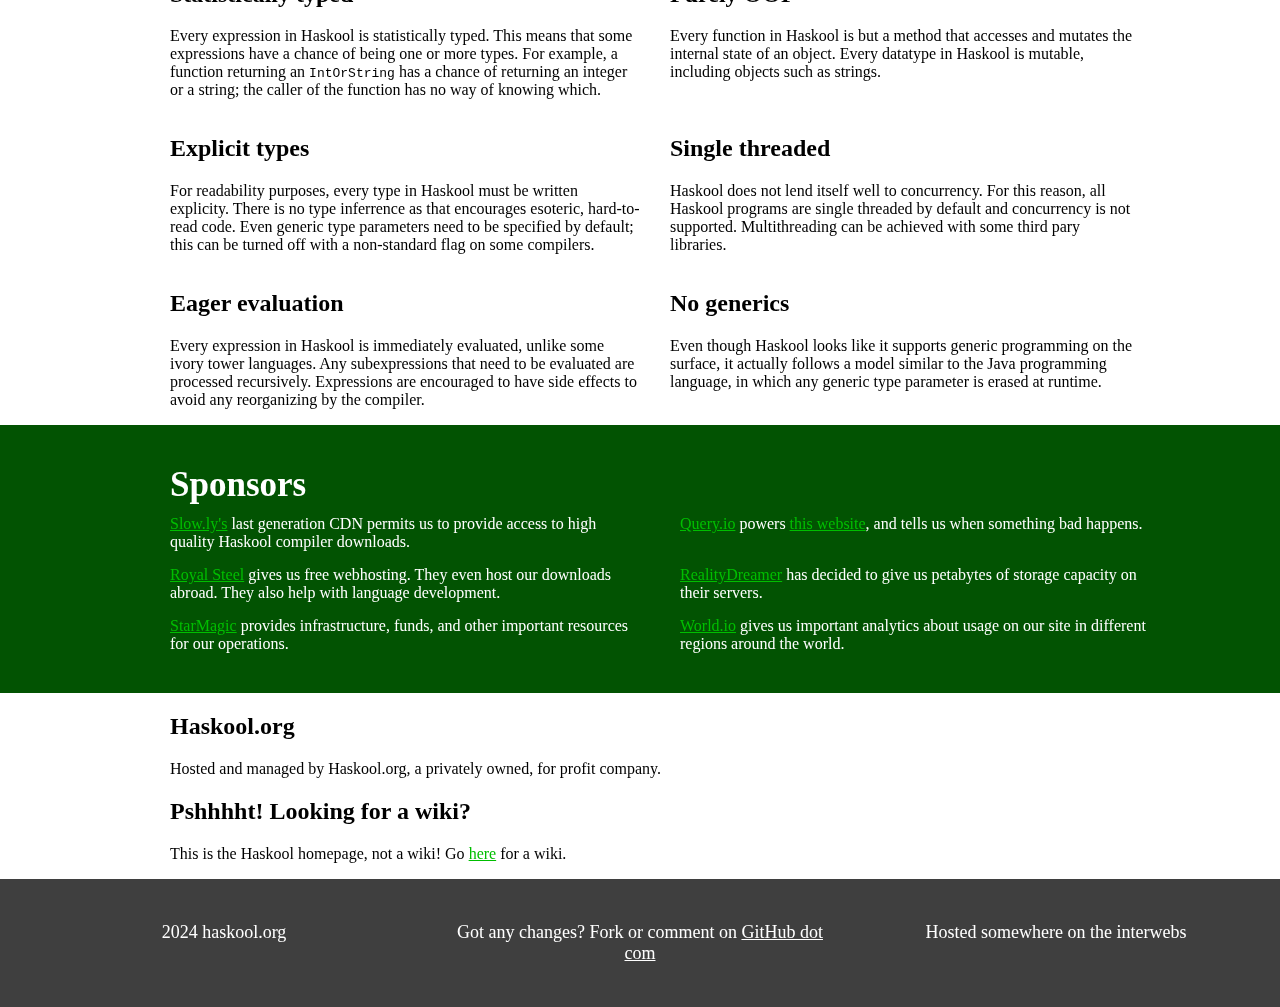
==== commit 9f498fd1: "Added company logos" ====
--- a/haskool_front_page/index.html
+++ b/haskool_front_page/index.html
@@ -91,7 +91,7 @@
                 <h1>Testimonials</h1>
                 <div class="testimonials-row">
                     <div class="testimonial-box">
-                        <a href="." class="img-link"><img src="/images/placeholder-image.jpg" alt="thumbnail"/></a>
+                        <a href="." class="img-link"><img src="/images/company-logo-fusion.png" alt="thumbnail"/></a>
                         <a href="." class="company-name-link">Fusion</a>
                         <p>
                            Here at Fusion Inc, we want to thank the Haskool team for building such a wonderful product.
@@ -100,7 +100,7 @@
                         </p>
                     </div>
                     <div class="testimonial-box">
-                        <a href="." class="img-link"><img src="/images/placeholder-image.jpg" alt="thumbnail"/></a>
+                        <a href="." class="img-link"><img src="/images/company-logo-aluminium.png" alt="thumbnail"/></a>
                         <a href="." class="company-name-link">Aluminium</a>
                         <p>
                             We at Aluminium, provide the world with irreplaceable market and financial data. Haskool is at 
@@ -109,7 +109,7 @@
                         </p>
                     </div>
                     <div class="testimonial-box">
-                        <a href="." class="img-link"><img src="/images/placeholder-image.jpg" alt="thumbnail"/></a>
+                        <a href="." class="img-link"><img src="/images/company-logo-sheepai.png" alt="thumbnail"/></a>
                         <a href="." class="company-name-link">SheepAI</a>
                         <p>
                             Here at SheepAI, we are committed to providing scalable, semantic, ethical artificial intelligence 
@@ -119,7 +119,7 @@
                         </p>
                     </div>
                     <div class="testimonial-box">
-                        <a href="." class="img-link"><img src="/images/placeholder-image.jpg" alt="thumbnail"/></a>
+                        <a href="." class="img-link"><img src="/images/company-logo-err-tech.png" alt="thumbnail"/></a>
                         <a href="." class="company-name-link">err.tech</a>
                         <p>
                             Haskool lets us write powerful, scalable, software that crashes silently so that our consumers 
--- a/haskool_front_page/style.css
+++ b/haskool_front_page/style.css
@@ -161,12 +161,23 @@
 }
 
 .testimonial-box img {
-    width: 90%;
+    height: 120px;
 }
 
 .testimonial-box .img-link {
     text-align: center;
     display: block;
+}
+
+.testimonial-box .company-name-link {
+    display: block;
+    font-size: 20px;
+    color: green;
+    margin-top: 20px;
+}
+
+.testimonial-box .company-name-link:hover {
+    color: rgb(0, 85, 0);
 }
 
 .features-grid {
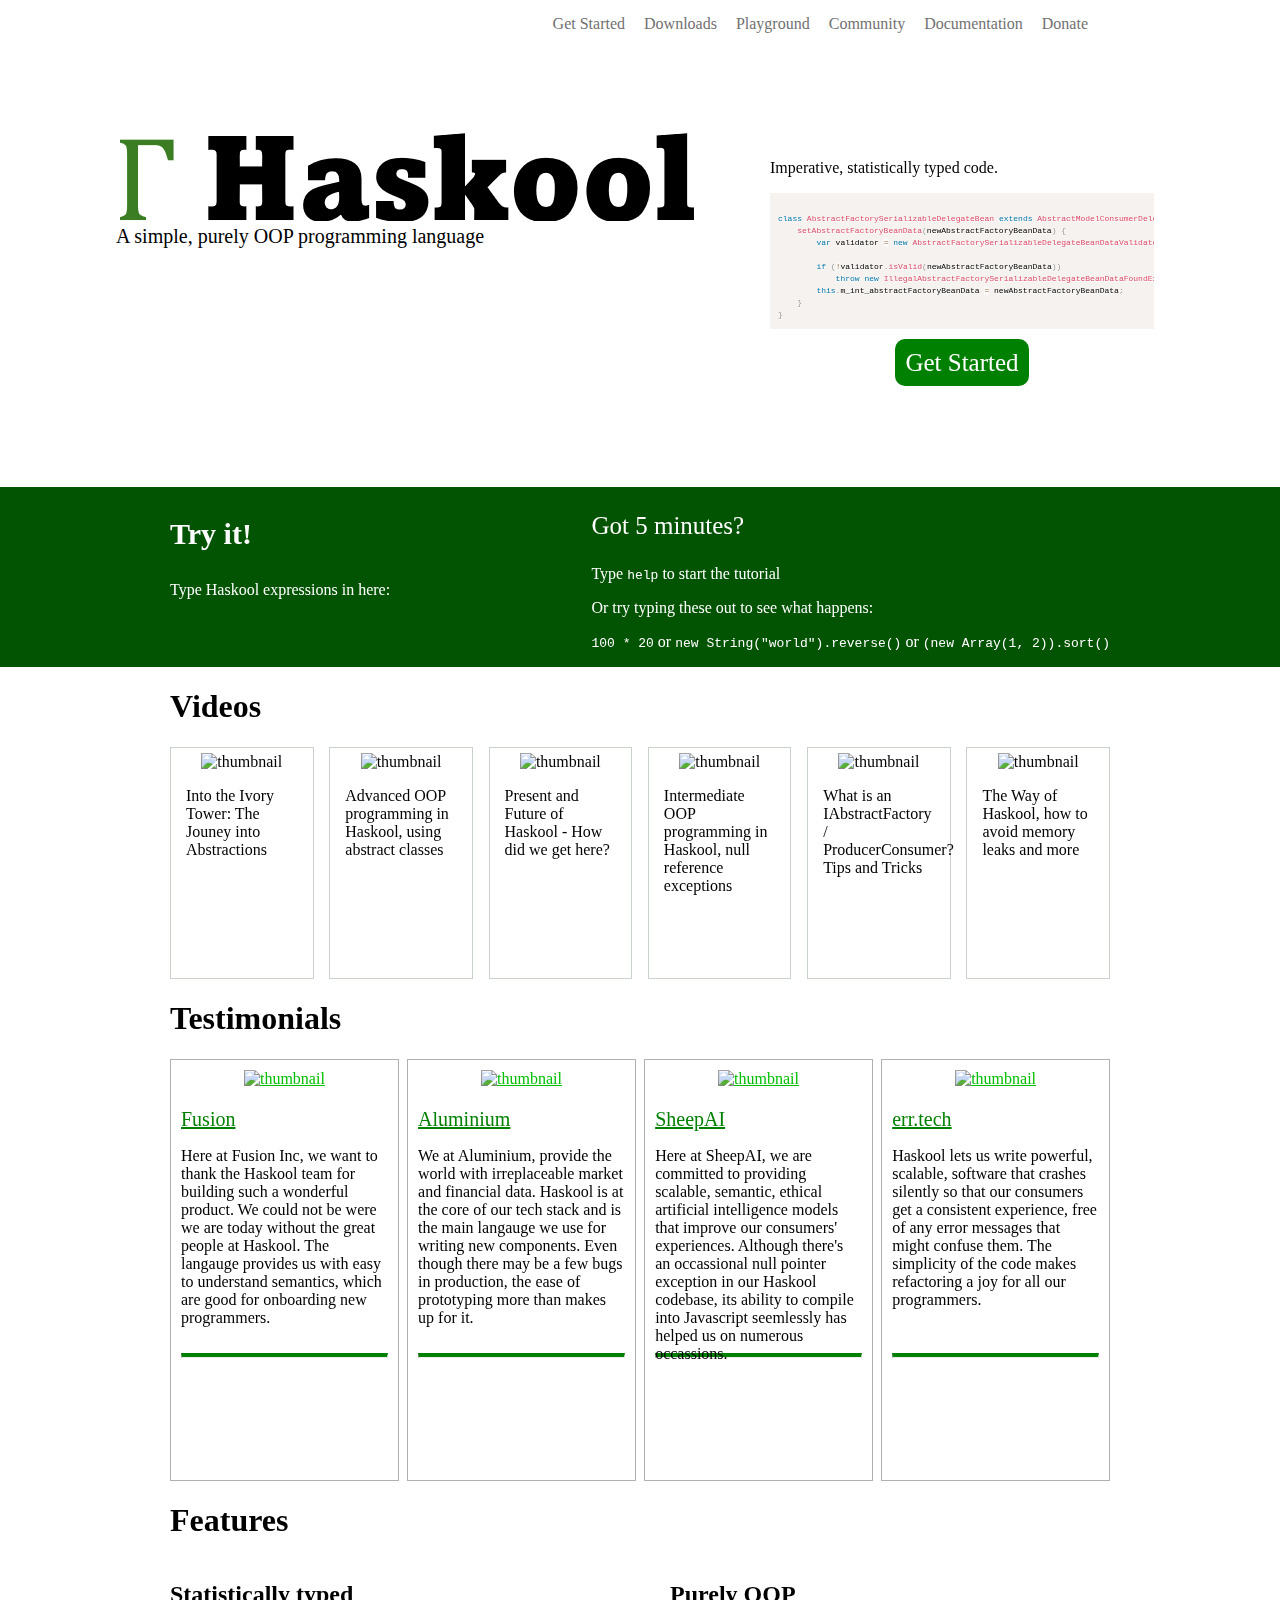
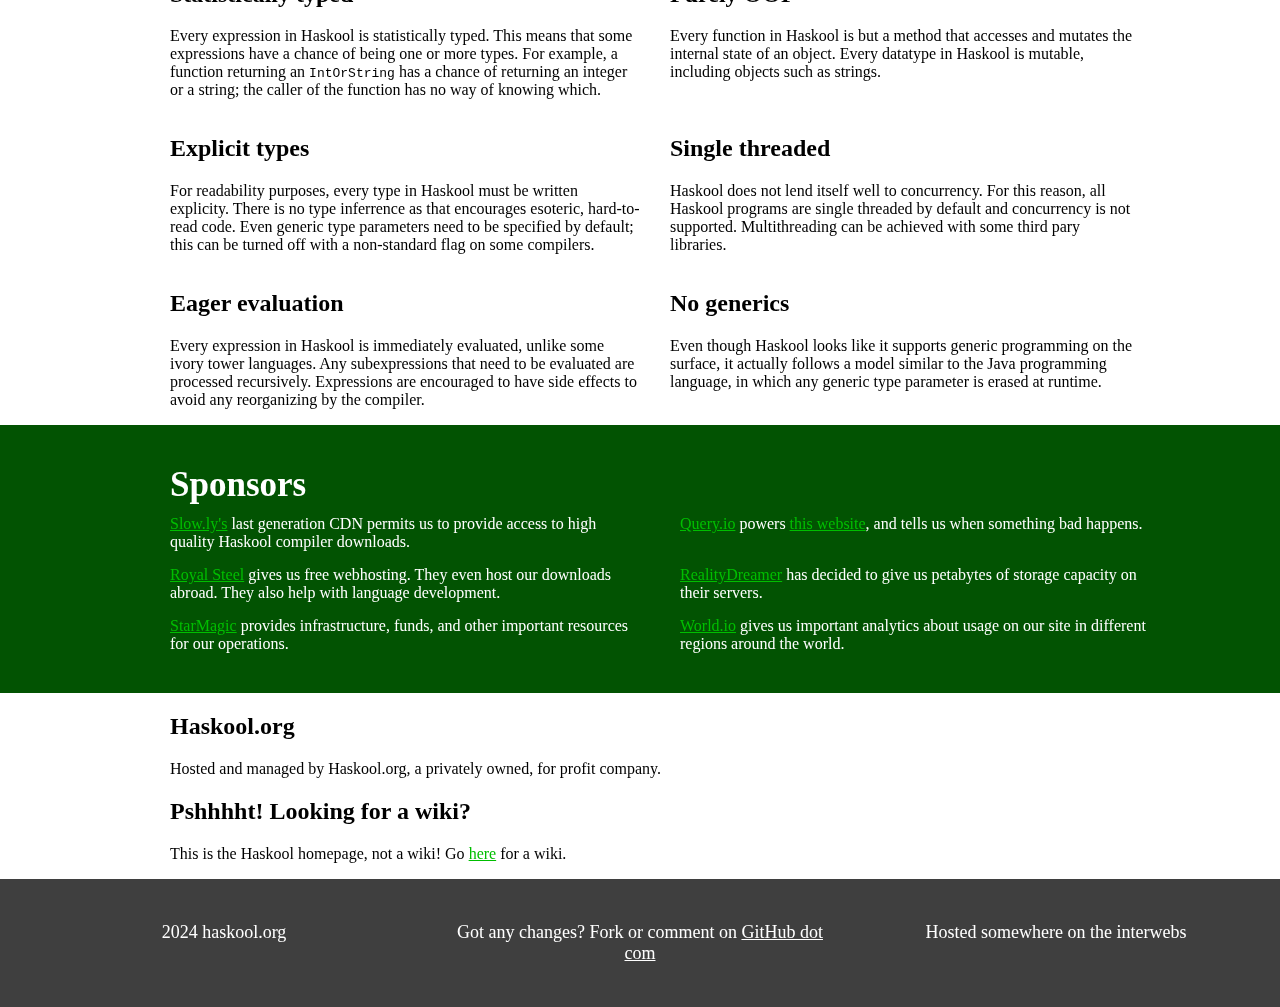
==== commit 71ae7c80: "Added `hr` tag style to 'testimonials' section" ====
--- a/haskool_front_page/index.html
+++ b/haskool_front_page/index.html
@@ -98,6 +98,7 @@
                            We could not be were we are today without the great people at Haskool. The langauge provides us 
                            with easy to understand semantics, which are good for onboarding new programmers. 
                         </p>
+                        <hr/>
                     </div>
                     <div class="testimonial-box">
                         <a href="." class="img-link"><img src="/images/company-logo-aluminium.png" alt="thumbnail"/></a>
@@ -107,6 +108,7 @@
                             the core of our tech stack and is the main langauge we use for writing new components. Even though 
                             there may be a few bugs in production, the ease of prototyping more than makes up for it.
                         </p>
+                        <hr/>
                     </div>
                     <div class="testimonial-box">
                         <a href="." class="img-link"><img src="/images/company-logo-sheepai.png" alt="thumbnail"/></a>
@@ -117,6 +119,7 @@
                             exception in our Haskool codebase, its ability to compile into Javascript seemlessly has helped us 
                             on numerous occassions.
                         </p>
+                        <hr/>
                     </div>
                     <div class="testimonial-box">
                         <a href="." class="img-link"><img src="/images/company-logo-err-tech.png" alt="thumbnail"/></a>
@@ -126,6 +129,7 @@
                             get a consistent experience, free of any error messages that might confuse them. The simplicity 
                             of the code makes refactoring a joy for all our programmers.
                         </p>
+                        <hr/>
                     </div>
                 </div>
             </div>
--- a/haskool_front_page/style.css
+++ b/haskool_front_page/style.css
@@ -149,6 +149,7 @@
     display: flex;
     flex-direction: row;
     justify-content: space-between;
+    user-select: none;
 }
 
 .testimonial-box {
@@ -180,6 +181,14 @@
     color: rgb(0, 85, 0);
 }
 
+.testimonial-box p {
+    height: 190px;
+}
+
+.testimonial-box hr {
+    border-top: 4px solid green;
+}
+
 .features-grid {
     display: grid;
     grid-template-columns: 50% 50%;
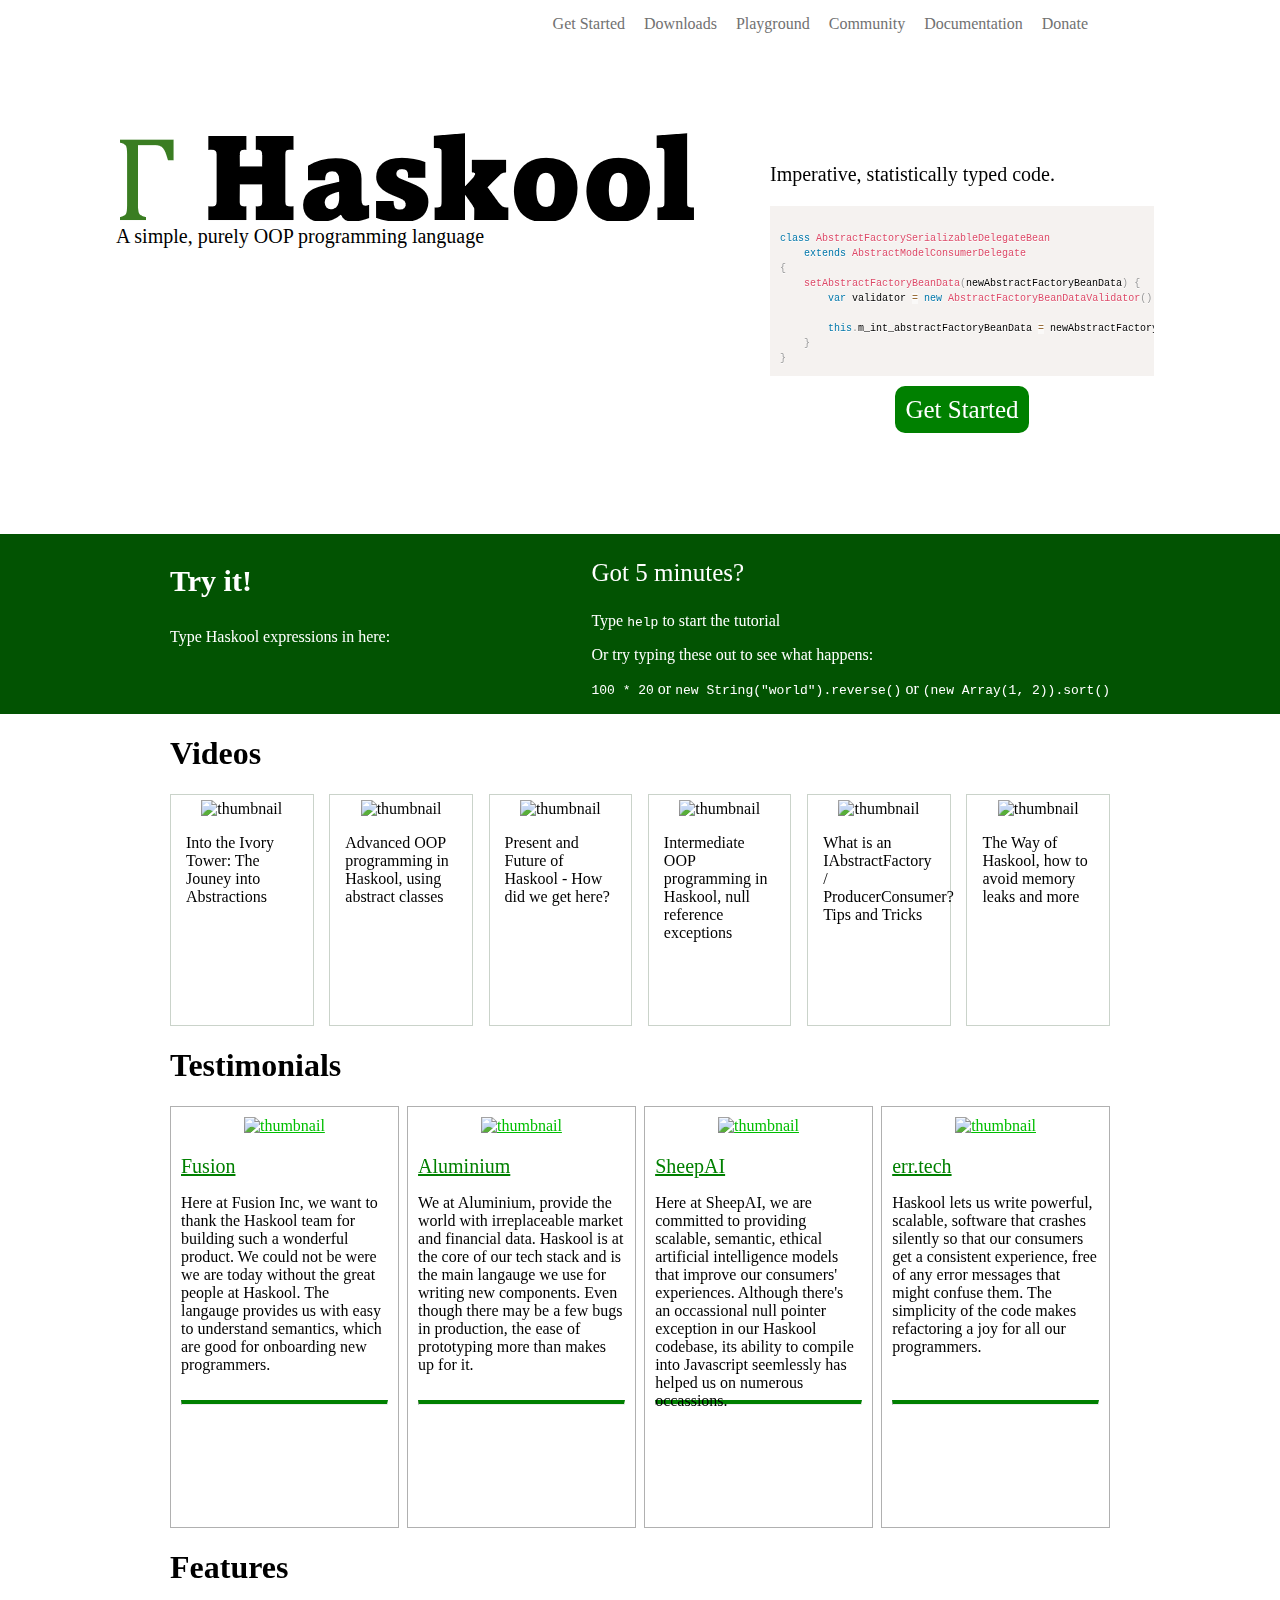
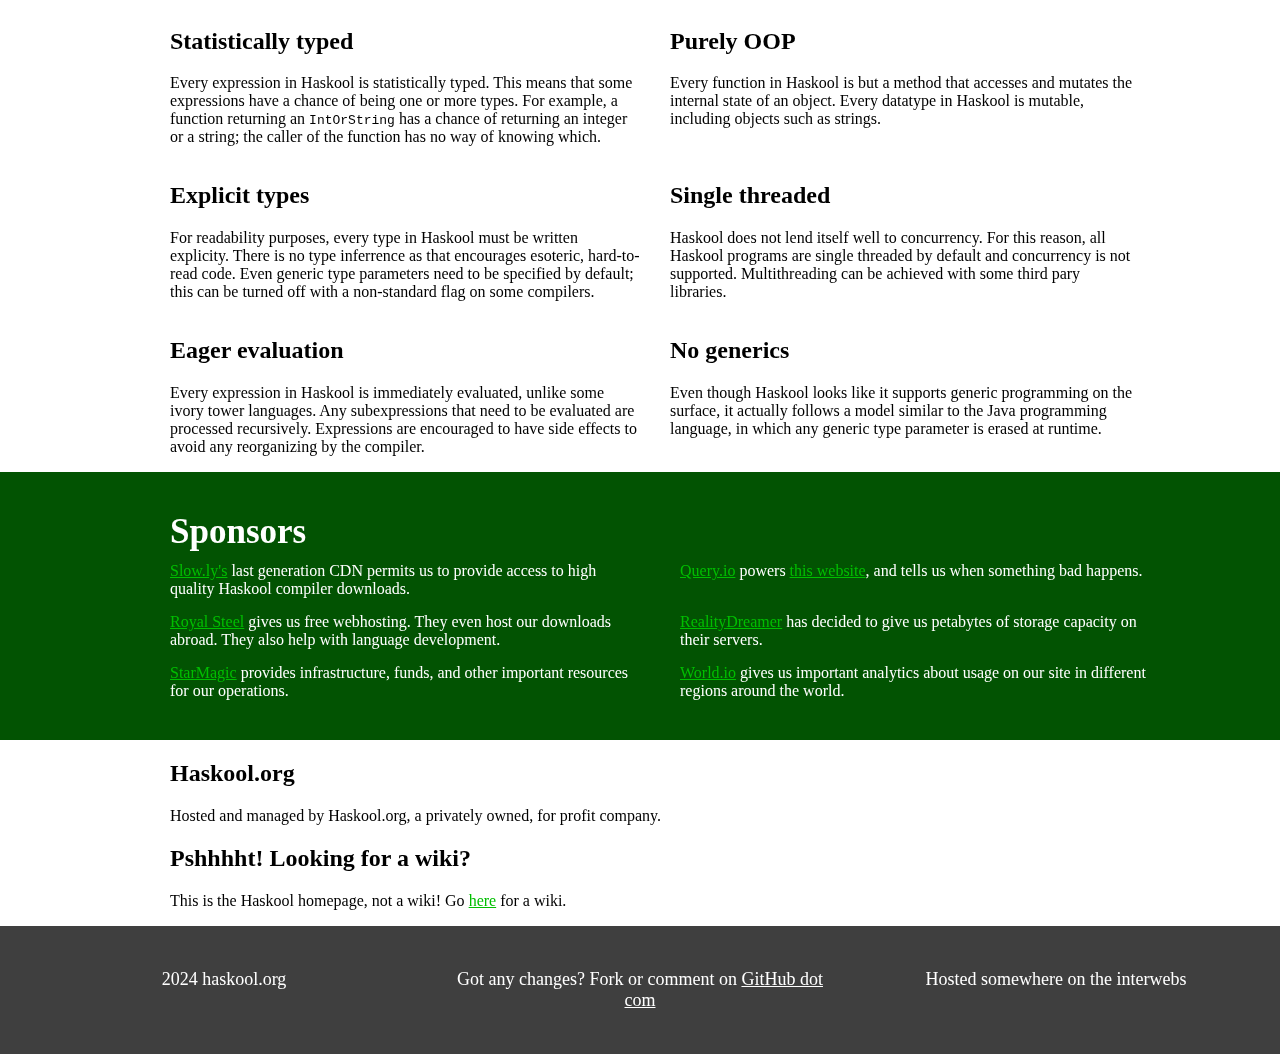
==== commit 5175fe85: "Shortened intro code block" ====
--- a/haskool_front_page/index.html
+++ b/haskool_front_page/index.html
@@ -29,12 +29,12 @@
                 <p>Imperative, statistically typed code.</p>
                 <pre class="demo-code">
                     <code class="language-javascript">
-class AbstractFactorySerializableDelegateBean extends AbstractModelConsumerDelegate {
+class AbstractFactorySerializableDelegateBean
+    extends AbstractModelConsumerDelegate 
+{
     setAbstractFactoryBeanData(newAbstractFactoryBeanData) {
-        var validator = new AbstractFactorySerializableDelegateBeanDataValidator();
+        var validator = new AbstractFactoryBeanDataValidator();
         
-        if (!validator.isValid(newAbstractFactoryBeanData))
-            throw new IllegalAbstractFactorySerializableDelegateBeanDataFoundException("illegal bean data");
         this.m_int_abstractFactoryBeanData = newAbstractFactoryBeanData;
     }
 }</code></pre>
@@ -62,27 +62,27 @@
                 <h1>Videos</h1>
                 <div class="video-row">
                     <a class="video-box" href=".">
-                        <img src="/images/placeholder-image.jpg" alt="thumbnail"/>
+                        <img src="/images/video-thumbnail.png" alt="thumbnail"/>
                         <p>Into the Ivory Tower: The Jouney into Abstractions</p>
                     </a>
                     <a class="video-box" href=".">
-                        <img src="/images/placeholder-image.jpg" alt="thumbnail"/>
+                        <img src="/images/video-thumbnail.png" alt="thumbnail"/>
                         <p>Advanced OOP programming in Haskool, using abstract classes</p>
                     </a>
                     <a class="video-box" href=".">
-                        <img src="/images/placeholder-image.jpg" alt="thumbnail"/>
+                        <img src="/images/video-thumbnail.png" alt="thumbnail"/>
                         <p>Present and Future of Haskool - How did we get here?</p>
                     </a>
                     <a class="video-box" href=".">
-                        <img src="/images/placeholder-image.jpg" alt="thumbnail"/>
+                        <img src="/images/video-thumbnail.png" alt="thumbnail"/>
                         <p>Intermediate OOP programming in Haskool, null reference exceptions</p>
                     </a>
                     <a class="video-box" href=".">
-                        <img src="/images/placeholder-image.jpg" alt="thumbnail"/>
+                        <img src="/images/video-thumbnail.png" alt="thumbnail"/>
                         <p>What is an IAbstractFactory / ProducerConsumer? Tips and Tricks</p>
                     </a>
                     <a class="video-box" href=".">
-                        <img src="/images/placeholder-image.jpg" alt="thumbnail"/>
+                        <img src="/images/video-thumbnail.png" alt="thumbnail"/>
                         <p>The Way of Haskool, how to avoid memory leaks and more</p>
                     </a>
                 </div>
--- a/haskool_front_page/style.css
+++ b/haskool_front_page/style.css
@@ -61,8 +61,12 @@
     padding: 10px;
 }
 
+.intro-demo p {
+    font-size: 20px;
+}
+
 .intro-demo .demo-code {
-    font-size: 8px;
+    font-size: 10px;
 }
 
 .intro-demo .get-started {
